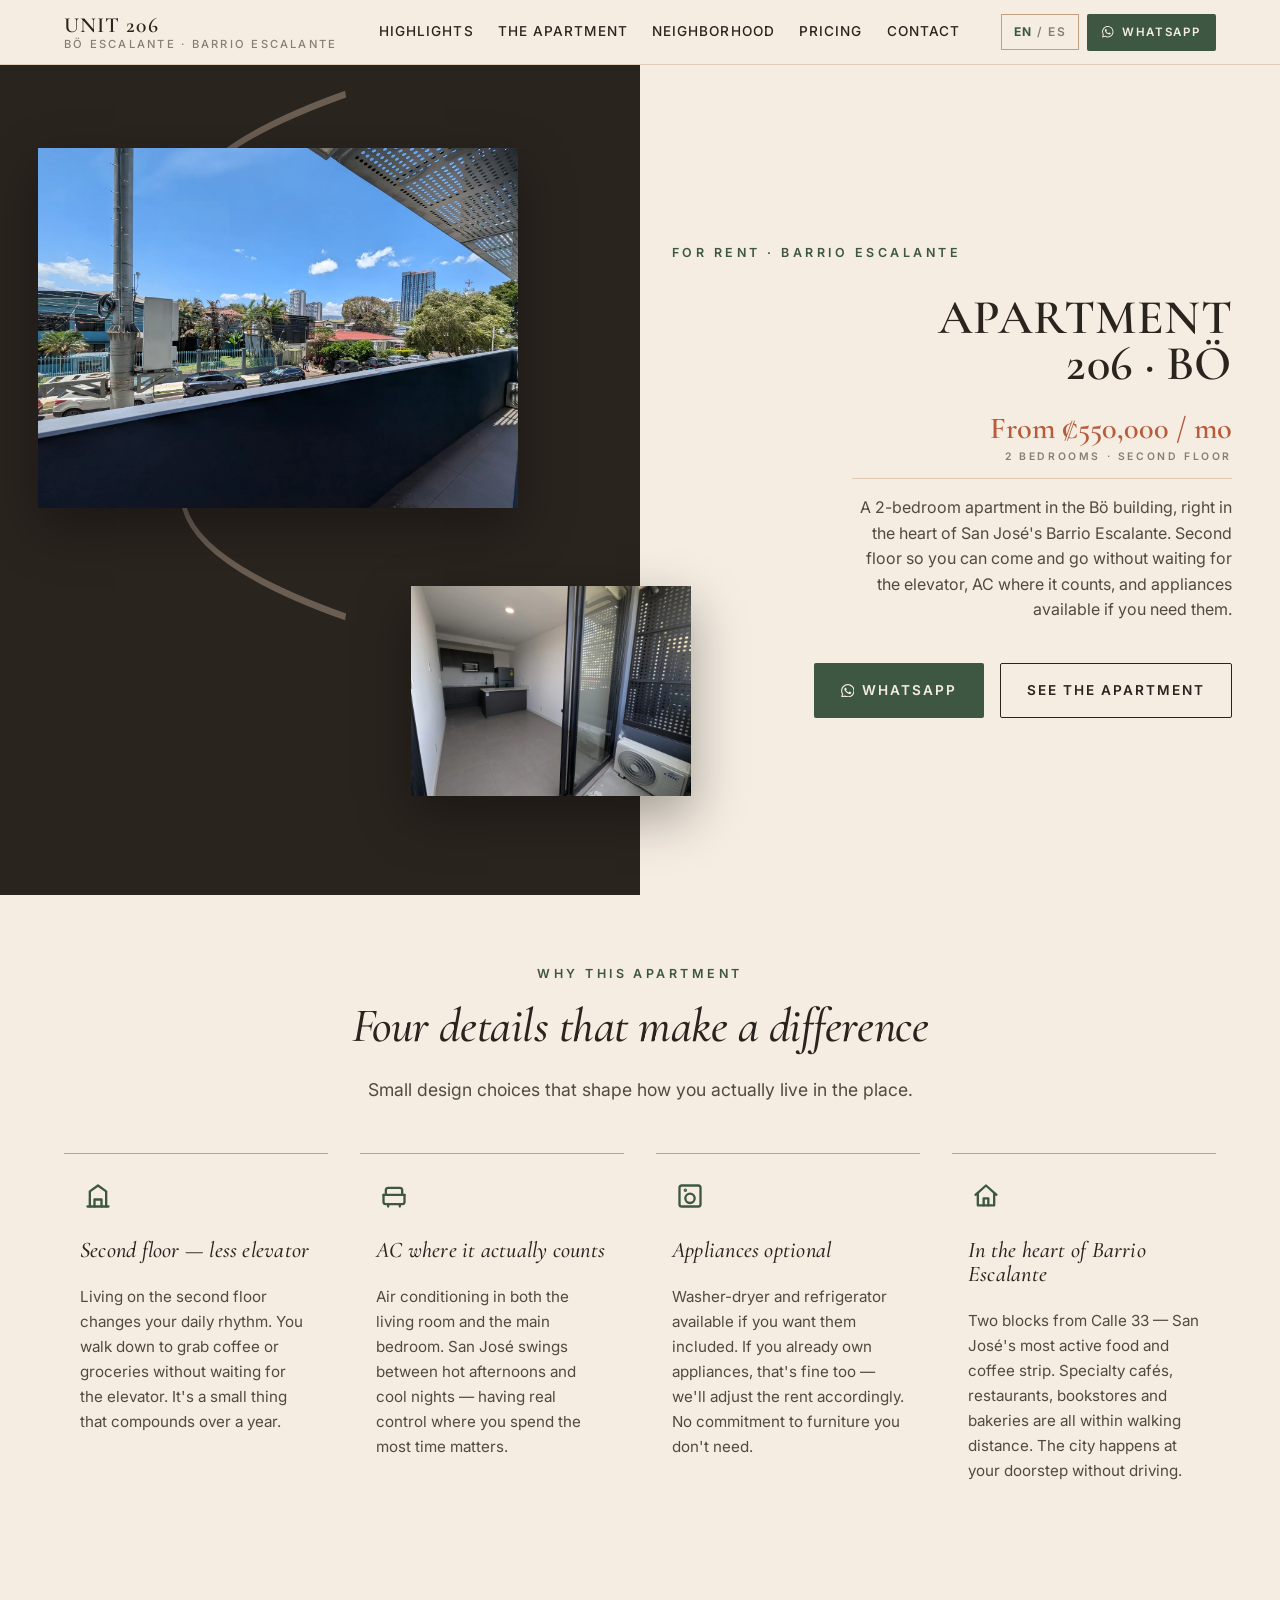
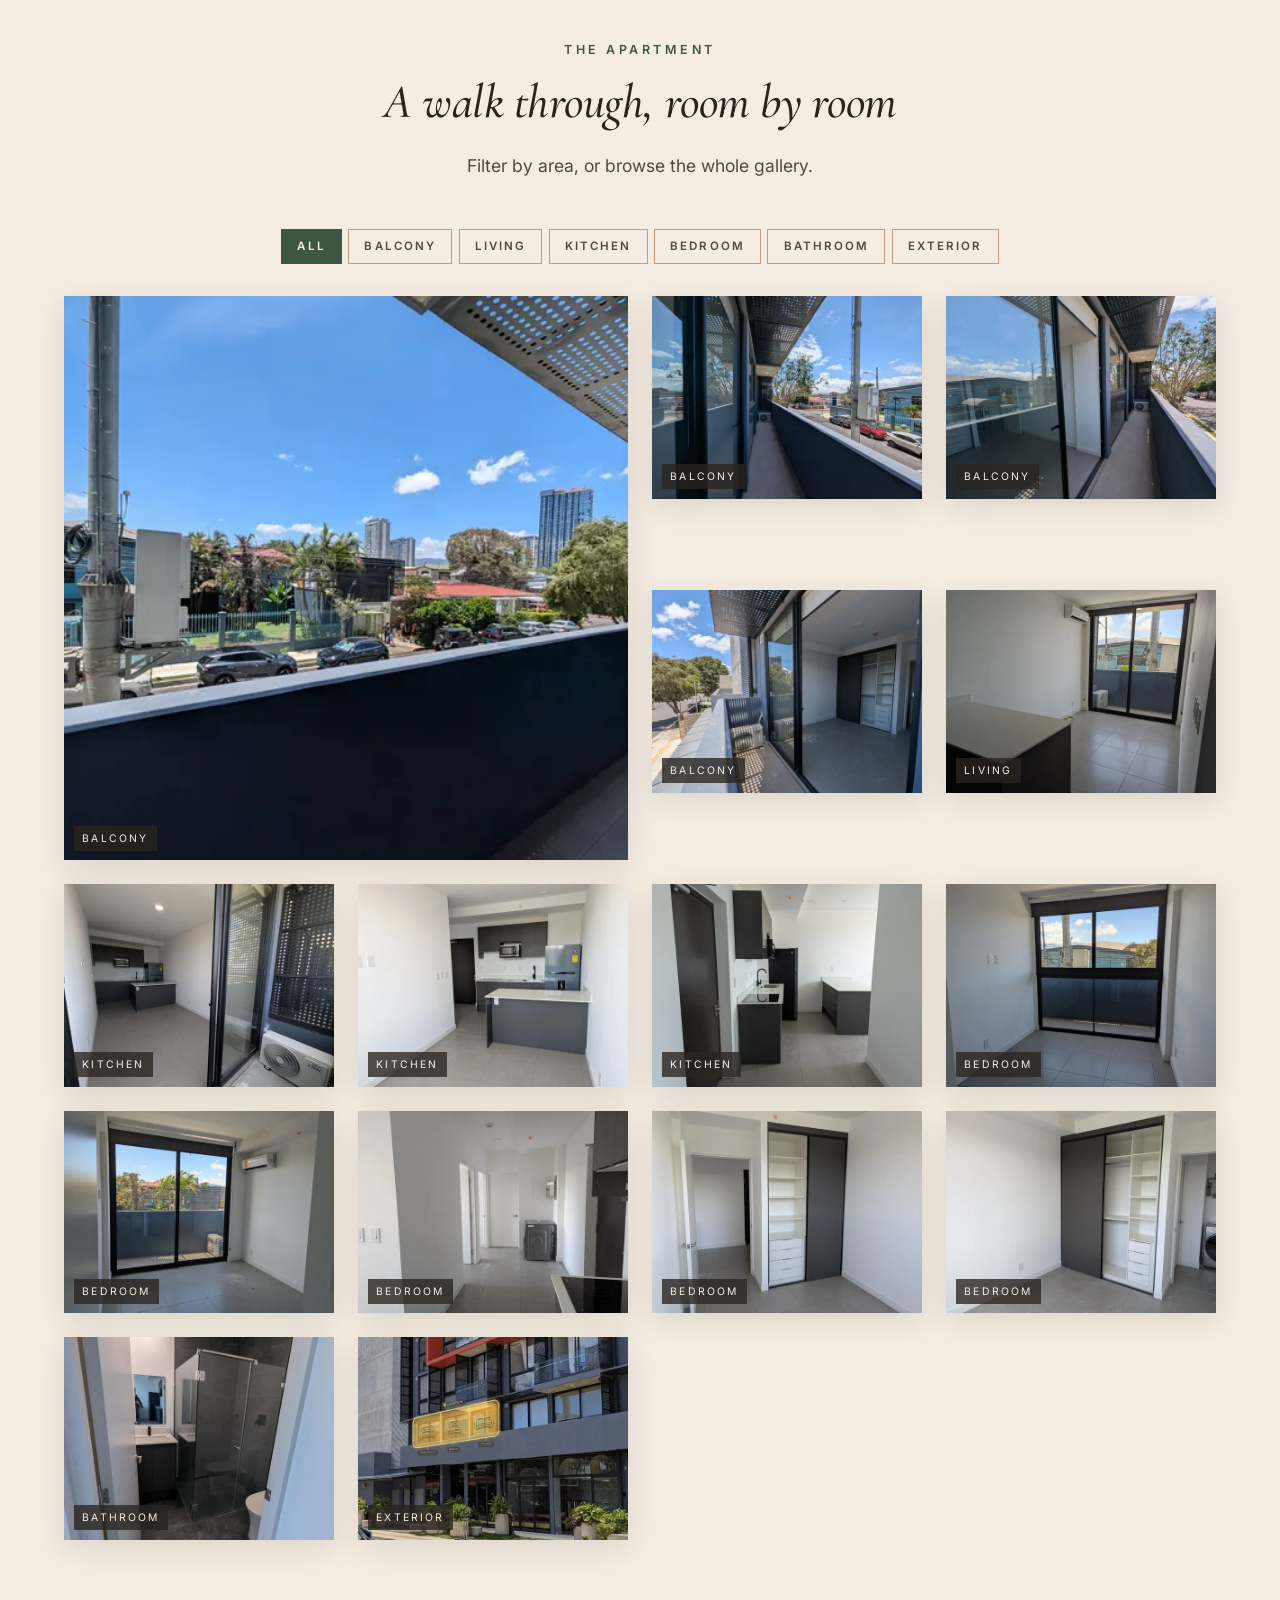
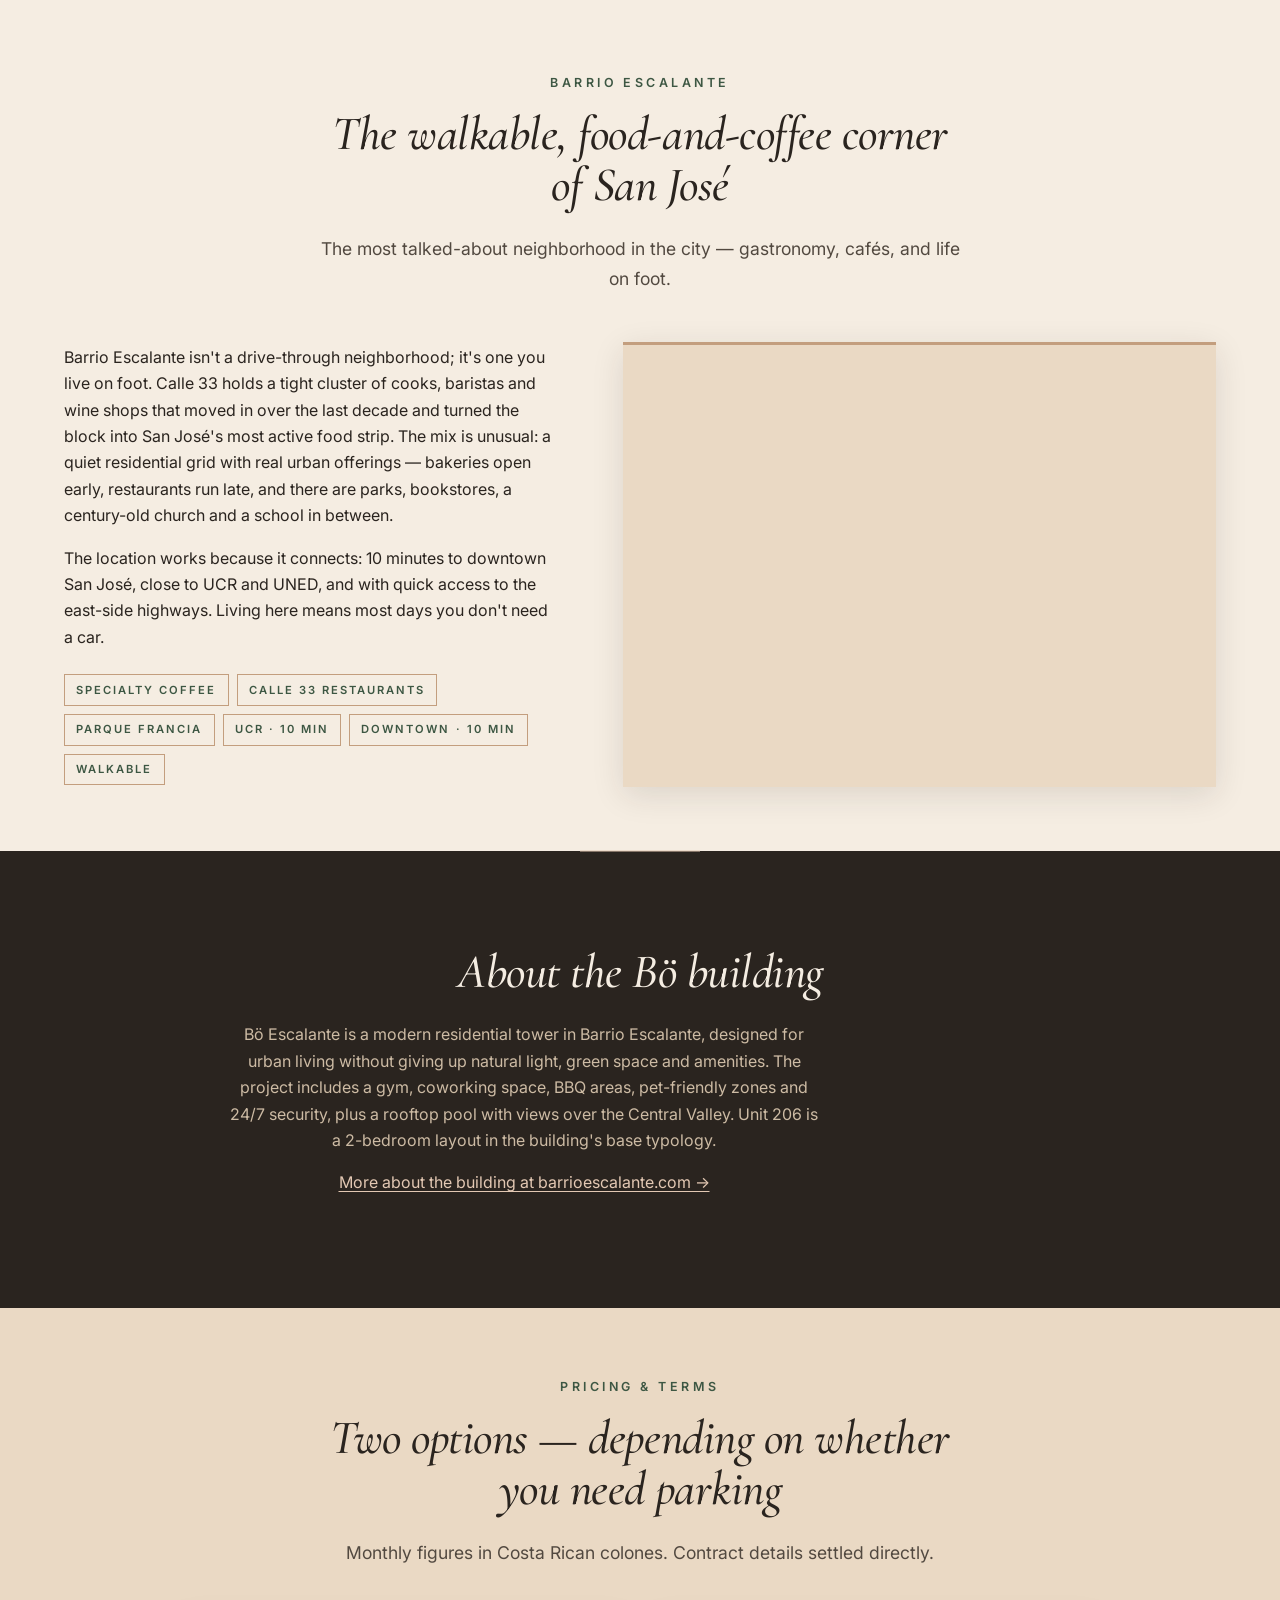
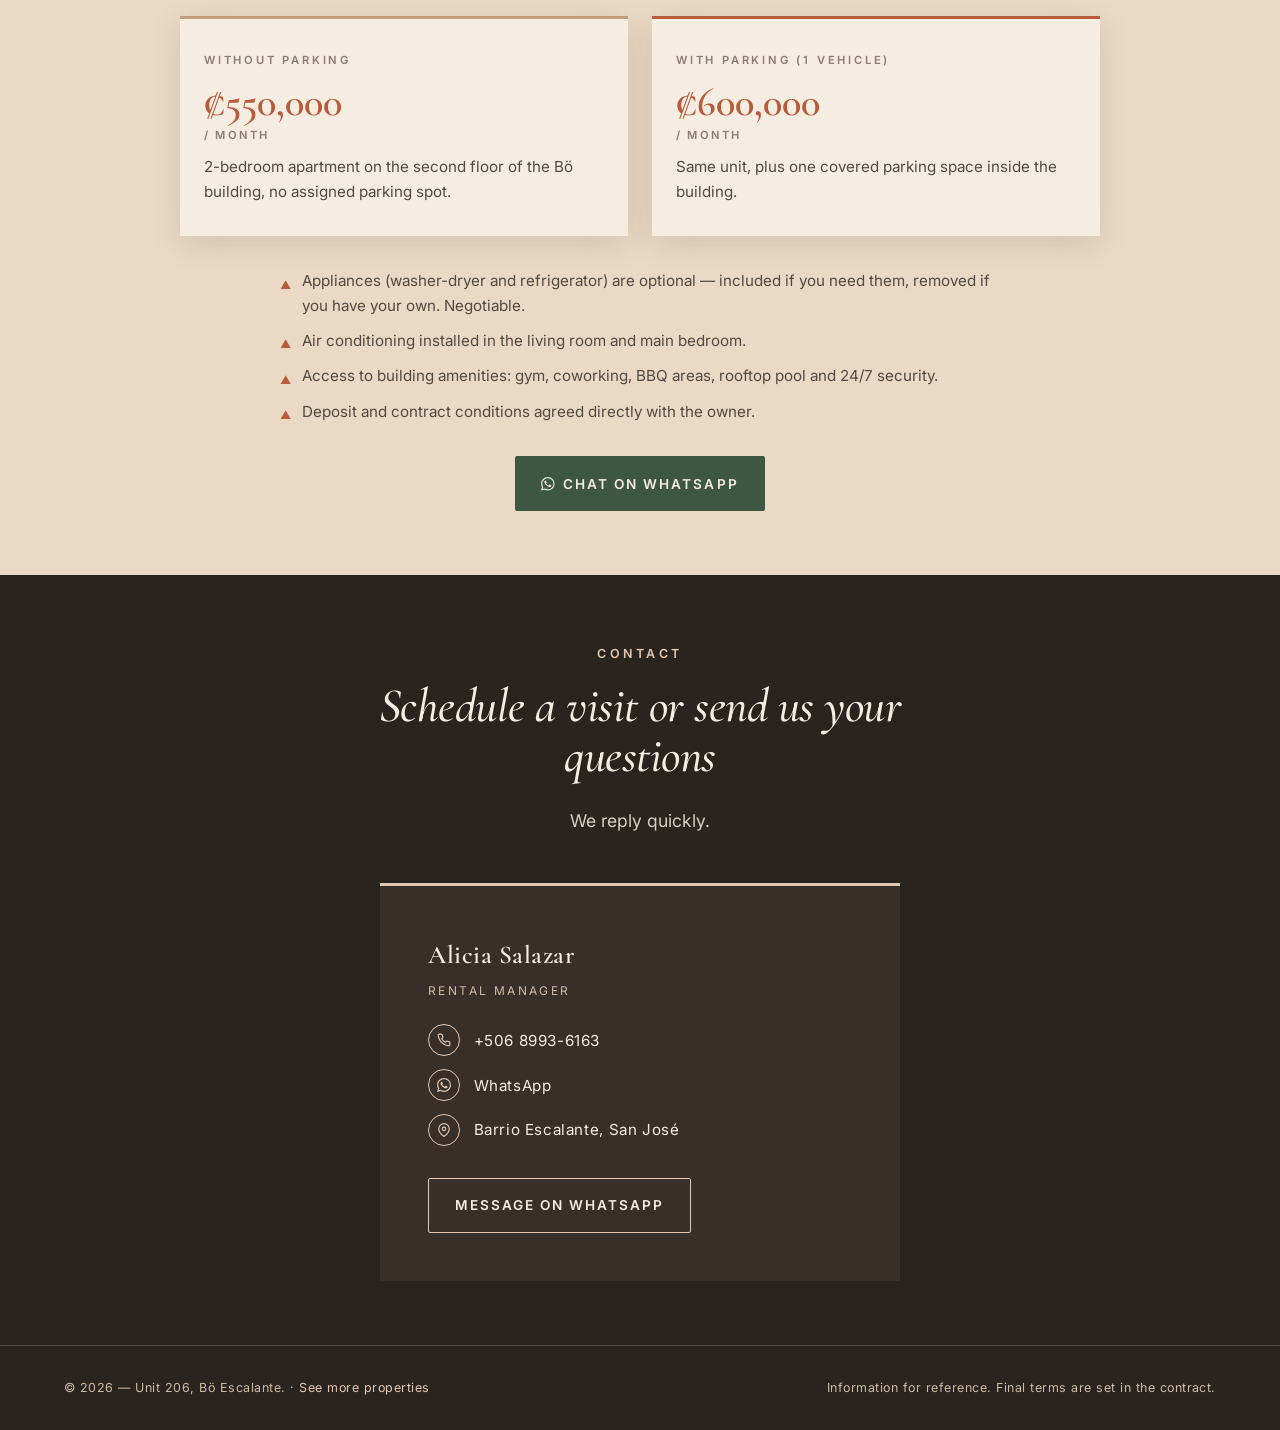
==== docs/index.html @ 603fc5d9 "Initial commit: Apto 206 Bö Escalante landing site (bilingual ES/EN) - docs/index.html (ES) + docs/e" ====
<!doctype html>
<html lang="es">
<head>
  <meta charset="utf-8">
  <meta name="viewport" content="width=device-width, initial-scale=1">
  <title>Apartamento 2 habitaciones en alquiler — Barrio Escalante, Edificio Bö (Apto 206)</title>
  <meta name="description" content="Apartamento 206 de 2 habitaciones en alquiler en el edificio Bö Escalante, Barrio Escalante (San José, Costa Rica). Segundo piso, aire acondicionado y electrodomésticos opcionales. Desde ₡550.000 sin parqueo / ₡600.000 con parqueo.">
  <meta name="theme-color" content="#3d5743">

  <link rel="canonical" href="./">
  <link rel="alternate" hreflang="es" href="./">
  <link rel="alternate" hreflang="en" href="./en/">
  <link rel="alternate" hreflang="x-default" href="./">

  <!-- Open Graph -->
  <meta property="og:type" content="website">
  <meta property="og:locale" content="es_CR">
  <meta property="og:locale:alternate" content="en_US">
  <meta property="og:title" content="Apto 206 — Bö Escalante · 2 habitaciones en alquiler">
  <meta property="og:description" content="Apartamento de 2 habitaciones en el edificio Bö, Barrio Escalante. Segundo piso, AC, electrodomésticos opcionales. Desde ₡550.000.">
  <meta property="og:image" content="images/og-image.jpg">
  <meta property="og:image:width" content="1200">
  <meta property="og:image:height" content="630">
  <meta name="twitter:card" content="summary_large_image">

  <!-- Fonts -->
  <link rel="preconnect" href="https://fonts.googleapis.com">
  <link rel="preconnect" href="https://fonts.gstatic.com" crossorigin>
  <link href="https://fonts.googleapis.com/css2?family=Cormorant+Garamond:ital,wght@0,500;0,600;0,700;1,500;1,600&family=Inter:wght@400;500;600;700&display=swap" rel="stylesheet">

  <link rel="stylesheet" href="css/style.css">

  <!-- Inline auto-redirect to en/ on first visit if browser prefers non-Spanish -->
  <script>
    (function () {
      try {
        var saved = localStorage.getItem('lang');
        if (saved === 'en') { location.replace('en/' + (location.hash || '')); return; }
        if (saved === 'es') return;
        var nav = (navigator.language || navigator.userLanguage || '').toLowerCase();
        if (nav && nav.indexOf('es') !== 0) {
          location.replace('en/' + (location.hash || ''));
        }
      } catch (e) { /* localStorage may be unavailable */ }
    })();
  </script>
</head>
<body>

<a class="skip-link" href="#contenido">Saltar al contenido</a>

<header class="site-header">
  <div class="site-header__inner">
    <a class="brand" href="./" aria-label="Apartamento 206 en Bö Escalante">
      <span class="brand__name">Apto 206</span>
      <span class="brand__sub">Bö Escalante · Barrio Escalante</span>
    </a>
    <nav class="nav" aria-label="Navegación principal">
      <a href="#ventajas">Ventajas</a>
      <a href="#galeria">El Apartamento</a>
      <a href="#barrio">Barrio</a>
      <a href="#precio">Precio</a>
      <a href="#contacto">Contacto</a>
    </nav>
    <div class="header-actions">
      <a class="lang-toggle" href="en/" data-lang-link="en" aria-label="Switch to English">
        <span class="lang-toggle__current">ES</span>
        <span class="lang-toggle__sep">/</span>
        <span class="lang-toggle__other">EN</span>
      </a>
      <a class="btn btn--whatsapp btn--small"
         href="https://wa.me/50689936163?text=Hola%2C%20me%20interesa%20el%20apartamento%20206%20en%20B%C3%B6%20Escalante."
         target="_blank" rel="noopener"
         aria-label="Escribir por WhatsApp">
        <svg class="btn-icon" viewBox="0 0 24 24" fill="currentColor" aria-hidden="true"><path d="M17.472 14.382c-.297-.149-1.758-.867-2.03-.967-.273-.099-.471-.148-.67.15-.197.297-.767.966-.94 1.164-.173.199-.347.223-.644.075-.297-.15-1.255-.463-2.39-1.475-.883-.788-1.48-1.761-1.653-2.059-.173-.297-.018-.458.13-.606.134-.133.298-.347.446-.52.149-.174.198-.298.298-.497.099-.198.05-.371-.025-.52-.075-.149-.669-1.612-.916-2.207-.242-.579-.487-.5-.669-.51l-.57-.01c-.198 0-.52.074-.792.372s-1.04 1.016-1.04 2.479 1.065 2.876 1.213 3.074c.149.198 2.095 3.2 5.077 4.487.709.306 1.262.489 1.694.625.712.227 1.36.195 1.871.118.571-.085 1.758-.719 2.006-1.413.247-.694.247-1.289.173-1.413-.074-.124-.272-.198-.57-.347zM12.05 21.785h-.004a9.87 9.87 0 0 1-5.031-1.378l-.361-.214-3.741.982.998-3.648-.235-.374a9.86 9.86 0 0 1-1.51-5.26c.001-5.45 4.436-9.884 9.889-9.884 2.64 0 5.122 1.03 6.988 2.898a9.825 9.825 0 0 1 2.893 6.99c-.003 5.45-4.437 9.884-9.886 9.884zm8.413-18.297A11.815 11.815 0 0 0 12.05 0C5.495 0 .16 5.335.157 11.892c0 2.096.547 4.142 1.588 5.945L.057 24l6.305-1.654a11.882 11.882 0 0 0 5.683 1.448h.005c6.554 0 11.89-5.335 11.893-11.892a11.821 11.821 0 0 0-3.48-8.413z"/></svg>
        WhatsApp
      </a>
    </div>
  </div>
</header>

<main id="contenido">

  <!-- ============ HERO ============ -->
  <section class="hero" aria-label="Apartamento 206 en Bö Escalante">
    <div class="hero__inner">
      <div class="hero__media">
        <svg class="hero__connector" viewBox="0 0 100 100" preserveAspectRatio="none" aria-hidden="true">
          <path d="M 90,5 Q 5,25 90,50 Q 5,75 90,95"/>
        </svg>
        <div class="collage-photo collage-photo--offset-l">
          <picture>
            <source type="image/webp" srcset="images/gallery/balcony/balcony-wide-shaded-view-1600.webp">
            <img src="images/gallery/balcony/balcony-wide-shaded-view-1600.jpg" alt="Balcón del apartamento 206 con vista al área verde" width="1600" height="1200" fetchpriority="high">
          </picture>
        </div>
        <div class="collage-photo collage-photo--offset-r">
          <picture>
            <source type="image/webp" srcset="images/gallery/kitchen/kitchen-open-plan-view-1600.webp">
            <img src="images/gallery/kitchen/kitchen-open-plan-view-1600.jpg" alt="Cocina abierta integrada al área social" width="1600" height="1200" loading="lazy">
          </picture>
        </div>
        <div class="collage-photo collage-photo--offset-l">
          <picture>
            <source type="image/webp" srcset="images/hero.webp">
            <img src="images/hero.jpg" alt="Vista amplia desde el balcón" width="1920" height="1445" loading="lazy">
          </picture>
        </div>
      </div>
      <div class="hero__copy">
        <p class="eyebrow">Alquiler · Barrio Escalante</p>
        <h1>
          <span class="first-line">Apartamento</span>
          <span>206 · Bö</span>
        </h1>
        <span class="hero__price">Desde ₡550.000 / mes<small>2 habitaciones · Segundo piso</small></span>
        <p class="hero__lede">Apartamento de 2 habitaciones en el edificio Bö, sobre la calle principal de Barrio Escalante. Segundo piso para entrar y salir sin depender del ascensor, aire acondicionado y electrodomésticos opcionales.</p>
        <div class="hero__cta">
          <a class="btn btn--whatsapp"
             href="https://wa.me/50689936163?text=Hola%2C%20me%20interesa%20el%20apartamento%20206%20en%20B%C3%B6%20Escalante."
             target="_blank" rel="noopener">
            <svg class="btn-icon" viewBox="0 0 24 24" fill="currentColor" aria-hidden="true"><path d="M17.472 14.382c-.297-.149-1.758-.867-2.03-.967-.273-.099-.471-.148-.67.15-.197.297-.767.966-.94 1.164-.173.199-.347.223-.644.075-.297-.15-1.255-.463-2.39-1.475-.883-.788-1.48-1.761-1.653-2.059-.173-.297-.018-.458.13-.606.134-.133.298-.347.446-.52.149-.174.198-.298.298-.497.099-.198.05-.371-.025-.52-.075-.149-.669-1.612-.916-2.207-.242-.579-.487-.5-.669-.51l-.57-.01c-.198 0-.52.074-.792.372s-1.04 1.016-1.04 2.479 1.065 2.876 1.213 3.074c.149.198 2.095 3.2 5.077 4.487.709.306 1.262.489 1.694.625.712.227 1.36.195 1.871.118.571-.085 1.758-.719 2.006-1.413.247-.694.247-1.289.173-1.413-.074-.124-.272-.198-.57-.347zM12.05 21.785h-.004a9.87 9.87 0 0 1-5.031-1.378l-.361-.214-3.741.982.998-3.648-.235-.374a9.86 9.86 0 0 1-1.51-5.26c.001-5.45 4.436-9.884 9.889-9.884 2.64 0 5.122 1.03 6.988 2.898a9.825 9.825 0 0 1 2.893 6.99c-.003 5.45-4.437 9.884-9.886 9.884zm8.413-18.297A11.815 11.815 0 0 0 12.05 0C5.495 0 .16 5.335.157 11.892c0 2.096.547 4.142 1.588 5.945L.057 24l6.305-1.654a11.882 11.882 0 0 0 5.683 1.448h.005c6.554 0 11.89-5.335 11.893-11.892a11.821 11.821 0 0 0-3.48-8.413z"/></svg>
            WhatsApp
          </a>
          <a class="btn btn--ghost" href="#galeria">Ver el apartamento</a>
        </div>
      </div>
    </div>
  </section>

  <!-- ============ HIGHLIGHTS ============ -->
  <section class="highlights" id="ventajas">
    <div class="container">
      <header class="section-head">
        <p class="eyebrow">Por qué este apartamento</p>
        <h2>Cuatro detalles que lo hacen distinto</h2>
        <p class="lead">Decisiones pequeñas que cambian cómo se vive el día a día.</p>
      </header>
      <div class="cards">

        <article class="card">
          <span class="card__icon" aria-hidden="true">
            <svg viewBox="0 0 24 24" fill="none" stroke="currentColor" stroke-width="2" stroke-linecap="round" stroke-linejoin="round"><path d="M3 21h18"/><path d="M5 21V8l7-5 7 5v13"/><path d="M9 21v-6h6v6"/></svg>
          </span>
          <h3>Segundo piso, menos ascensor</h3>
          <p>Estar en el piso 2 cambia el ritmo del día. Bajás caminando al supermercado o al café y no dependés del ascensor para entrar y salir — un detalle que se siente al vivirlo a diario.</p>
        </article>

        <article class="card">
          <span class="card__icon" aria-hidden="true">
            <svg viewBox="0 0 24 24" fill="none" stroke="currentColor" stroke-width="2" stroke-linecap="round" stroke-linejoin="round"><path d="M3 11h18"/><path d="M5 11V7a2 2 0 0 1 2-2h10a2 2 0 0 1 2 2v4"/><path d="M3 11v6a2 2 0 0 0 2 2h14a2 2 0 0 0 2-2v-6"/><path d="M7 19v2"/><path d="M17 19v2"/></svg>
          </span>
          <h3>Aire acondicionado donde más cuenta</h3>
          <p>AC en la sala y en el cuarto principal. San José tiene tardes calientes y noches frescas — tener control sobre la temperatura en los dos espacios donde más tiempo se pasa marca la diferencia.</p>
        </article>

        <article class="card">
          <span class="card__icon" aria-hidden="true">
            <svg viewBox="0 0 24 24" fill="none" stroke="currentColor" stroke-width="2" stroke-linecap="round" stroke-linejoin="round"><rect x="3" y="3" width="18" height="18" rx="2"/><circle cx="12" cy="14" r="4"/><circle cx="8" cy="7" r="0.5" fill="currentColor"/></svg>
          </span>
          <h3>Electrodomésticos opcionales</h3>
          <p>Lavadora-secadora y refrigeradora disponibles si las querés. Si ya tenés las tuyas, también está bien — lo conversamos y ajustamos el alquiler. Sin compromiso de quedarte con muebles que no necesitás.</p>
        </article>

        <article class="card">
          <span class="card__icon" aria-hidden="true">
            <svg viewBox="0 0 24 24" fill="none" stroke="currentColor" stroke-width="2" stroke-linecap="round" stroke-linejoin="round"><path d="M3 11l9-8 9 8"/><path d="M5 10v10h14V10"/><path d="M10 20v-6h4v6"/></svg>
          </span>
          <h3>En el corazón de Barrio Escalante</h3>
          <p>Caminás dos cuadras y estás en Calle 33 — la zona gastronómica más vibrante de San José. Cafés de especialidad, restaurantes, librerías y panaderías a pie. La ciudad pasa frente a tu puerta sin que tengas que sacar el carro.</p>
        </article>

      </div>
    </div>
  </section>

  <!-- ============ GALLERY ============ -->
  <section class="gallery-section" id="galeria">
    <div class="container">
      <header class="section-head">
        <p class="eyebrow">El apartamento</p>
        <h2>Una vuelta por cada ambiente</h2>
        <p class="lead">Filtrá por habitación o explorá la galería completa.</p>
      </header>

      <div class="gallery-tabs" id="js-gallery-tabs" role="group" aria-label="Filtrar galería por ambiente">
        <button class="gallery-tab" type="button" data-room="all" aria-pressed="true">Todo</button>
        <button class="gallery-tab" type="button" data-room="balcony" aria-pressed="false">Balcón</button>
        <button class="gallery-tab" type="button" data-room="living-area" aria-pressed="false">Sala</button>
        <button class="gallery-tab" type="button" data-room="kitchen" aria-pressed="false">Cocina</button>
        <button class="gallery-tab" type="button" data-room="bedroom" aria-pressed="false">Habitación</button>
        <button class="gallery-tab" type="button" data-room="bathroom" aria-pressed="false">Baño</button>
        <button class="gallery-tab" type="button" data-room="exterior" aria-pressed="false">Exterior</button>
      </div>

      <div class="gallery" id="js-gallery">

        <!-- Balcony -->
        <button class="gallery__item" type="button" data-room="balcony"
                data-img="images/gallery/balcony/balcony-wide-shaded-view-1600"
                data-alt="Balcón amplio del apartamento 206 con vista a la zona verde.">
          <picture>
            <source type="image/webp" srcset="images/gallery/balcony/balcony-wide-shaded-view-600.webp">
            <img src="images/gallery/balcony/balcony-wide-shaded-view-600.jpg" alt="Balcón amplio con vista a la zona verde." width="600" height="450" loading="lazy">
          </picture>
          <span class="gallery__label">Balcón</span>
        </button>

        <button class="gallery__item" type="button" data-room="balcony"
                data-img="images/gallery/balcony/balcony-length-perspective-1600"
                data-alt="Perspectiva del balcón a lo largo del apartamento.">
          <picture>
            <source type="image/webp" srcset="images/gallery/balcony/balcony-length-perspective-600.webp">
            <img src="images/gallery/balcony/balcony-length-perspective-600.jpg" alt="Perspectiva del balcón a lo largo del apartamento." width="600" height="450" loading="lazy">
          </picture>
          <span class="gallery__label">Balcón</span>
        </button>

        <button class="gallery__item" type="button" data-room="balcony"
                data-img="images/gallery/balcony/balcony-corner-section-1600"
                data-alt="Esquina del balcón con espacio para sentarse.">
          <picture>
            <source type="image/webp" srcset="images/gallery/balcony/balcony-corner-section-600.webp">
            <img src="images/gallery/balcony/balcony-corner-section-600.jpg" alt="Esquina del balcón con espacio para sentarse." width="600" height="450" loading="lazy">
          </picture>
          <span class="gallery__label">Balcón</span>
        </button>

        <button class="gallery__item" type="button" data-room="balcony"
                data-img="images/gallery/balcony/balcony-railing-detail-1600"
                data-alt="Detalle de la baranda del balcón.">
          <picture>
            <source type="image/webp" srcset="images/gallery/balcony/balcony-railing-detail-600.webp">
            <img src="images/gallery/balcony/balcony-railing-detail-600.jpg" alt="Detalle de la baranda del balcón." width="600" height="450" loading="lazy">
          </picture>
          <span class="gallery__label">Balcón</span>
        </button>

        <!-- Living area -->
        <button class="gallery__item" type="button" data-room="living-area"
                data-img="images/gallery/living-area/living-area-corner-view-1600"
                data-alt="Sala con esquina amplia y entrada de luz natural.">
          <picture>
            <source type="image/webp" srcset="images/gallery/living-area/living-area-corner-view-600.webp">
            <img src="images/gallery/living-area/living-area-corner-view-600.jpg" alt="Sala con esquina amplia y entrada de luz natural." width="600" height="450" loading="lazy">
          </picture>
          <span class="gallery__label">Sala</span>
        </button>

        <!-- Kitchen -->
        <button class="gallery__item" type="button" data-room="kitchen"
                data-img="images/gallery/kitchen/kitchen-open-plan-view-1600"
                data-alt="Cocina abierta integrada al área social.">
          <picture>
            <source type="image/webp" srcset="images/gallery/kitchen/kitchen-open-plan-view-600.webp">
            <img src="images/gallery/kitchen/kitchen-open-plan-view-600.jpg" alt="Cocina abierta integrada al área social." width="600" height="450" loading="lazy">
          </picture>
          <span class="gallery__label">Cocina</span>
        </button>

        <button class="gallery__item" type="button" data-room="kitchen"
                data-img="images/gallery/kitchen/kitchen-detail-view-1600"
                data-alt="Detalle de la cocina con espacio de almacenamiento.">
          <picture>
            <source type="image/webp" srcset="images/gallery/kitchen/kitchen-detail-view-600.webp">
            <img src="images/gallery/kitchen/kitchen-detail-view-600.jpg" alt="Detalle de la cocina." width="600" height="450" loading="lazy">
          </picture>
          <span class="gallery__label">Cocina</span>
        </button>

        <button class="gallery__item" type="button" data-room="kitchen"
                data-img="images/gallery/kitchen/kitchen-sink-faucet-1600"
                data-alt="Lavaplatos y grifería de la cocina.">
          <picture>
            <source type="image/webp" srcset="images/gallery/kitchen/kitchen-sink-faucet-600.webp">
            <img src="images/gallery/kitchen/kitchen-sink-faucet-600.jpg" alt="Lavaplatos y grifería de la cocina." width="600" height="450" loading="lazy">
          </picture>
          <span class="gallery__label">Cocina</span>
        </button>

        <!-- Bedrooms -->
        <button class="gallery__item" type="button" data-room="bedroom"
                data-img="images/gallery/bedroom/bedroom-window-with-ac-1600"
                data-alt="Habitación principal con ventana y unidad de aire acondicionado.">
          <picture>
            <source type="image/webp" srcset="images/gallery/bedroom/bedroom-window-with-ac-600.webp">
            <img src="images/gallery/bedroom/bedroom-window-with-ac-600.jpg" alt="Habitación principal con ventana y aire acondicionado." width="600" height="450" loading="lazy">
          </picture>
          <span class="gallery__label">Habitación</span>
        </button>

        <button class="gallery__item" type="button" data-room="bedroom"
                data-img="images/gallery/bedroom/bedroom-balcony-door-1600"
                data-alt="Habitación con acceso directo al balcón.">
          <picture>
            <source type="image/webp" srcset="images/gallery/bedroom/bedroom-balcony-door-600.webp">
            <img src="images/gallery/bedroom/bedroom-balcony-door-600.jpg" alt="Habitación con acceso directo al balcón." width="600" height="450" loading="lazy">
          </picture>
          <span class="gallery__label">Habitación</span>
        </button>

        <button class="gallery__item" type="button" data-room="bedroom"
                data-img="images/gallery/bedroom/bedroom-entry-to-balcony-1600"
                data-alt="Entrada al balcón desde la habitación.">
          <picture>
            <source type="image/webp" srcset="images/gallery/bedroom/bedroom-entry-to-balcony-600.webp">
            <img src="images/gallery/bedroom/bedroom-entry-to-balcony-600.jpg" alt="Entrada al balcón desde la habitación." width="600" height="450" loading="lazy">
          </picture>
          <span class="gallery__label">Habitación</span>
        </button>

        <button class="gallery__item" type="button" data-room="bedroom"
                data-img="images/gallery/bedroom/bedroom-closet-storage-1600"
                data-alt="Clóset con espacio de almacenamiento.">
          <picture>
            <source type="image/webp" srcset="images/gallery/bedroom/bedroom-closet-storage-600.webp">
            <img src="images/gallery/bedroom/bedroom-closet-storage-600.jpg" alt="Clóset con espacio de almacenamiento." width="600" height="450" loading="lazy">
          </picture>
          <span class="gallery__label">Habitación</span>
        </button>

        <button class="gallery__item" type="button" data-room="bedroom"
                data-img="images/gallery/bedroom/bedroom-closet-shelving-1600"
                data-alt="Detalle del clóset con repisas internas.">
          <picture>
            <source type="image/webp" srcset="images/gallery/bedroom/bedroom-closet-shelving-600.webp">
            <img src="images/gallery/bedroom/bedroom-closet-shelving-600.jpg" alt="Detalle del clóset con repisas internas." width="600" height="450" loading="lazy">
          </picture>
          <span class="gallery__label">Habitación</span>
        </button>

        <!-- Bathroom -->
        <button class="gallery__item" type="button" data-room="bathroom"
                data-img="images/gallery/bathroom/bathroom-door-1600"
                data-alt="Acceso al baño del apartamento.">
          <picture>
            <source type="image/webp" srcset="images/gallery/bathroom/bathroom-door-600.webp">
            <img src="images/gallery/bathroom/bathroom-door-600.jpg" alt="Acceso al baño del apartamento." width="600" height="450" loading="lazy">
          </picture>
          <span class="gallery__label">Baño</span>
        </button>

        <!-- Exterior -->
        <button class="gallery__item" type="button" data-room="exterior"
                data-img="images/gallery/exterior/exterior-area-view-1600"
                data-alt="Vista del área exterior y zonas comunes del edificio.">
          <picture>
            <source type="image/webp" srcset="images/gallery/exterior/exterior-area-view-600.webp">
            <img src="images/gallery/exterior/exterior-area-view-600.jpg" alt="Vista del área exterior y zonas comunes del edificio." width="600" height="450" loading="lazy">
          </picture>
          <span class="gallery__label">Exterior</span>
        </button>

      </div>
    </div>
  </section>

  <!-- ============ NEIGHBORHOOD ============ -->
  <section class="location" id="barrio">
    <div class="container">
      <header class="section-head">
        <p class="eyebrow">Barrio Escalante</p>
        <h2>San José caminable, con sabor a barrio</h2>
        <p class="lead">El barrio más comentado de la ciudad — gastronomía, cafés y paseo a pie.</p>
      </header>

      <div class="location-grid">
        <div>
          <p>Barrio Escalante no es una zona para pasar en carro; es para vivirla a pie. Calle 33 concentra cocineros, baristas y vinaterías que llegaron al barrio en la última década y le cambiaron la cara. Es la mezcla rara entre vecindario tranquilo y oferta urbana real: panaderías abren temprano, restaurantes terminan tarde, y entre medio hay parques, librerías, una iglesia centenaria y un colegio.</p>
          <p>La ubicación funciona porque conecta: 10 minutos al centro de San José, cerca de la UCR y la UNED, y con acceso directo a las rutas que salen al este de la ciudad. Tener el edificio aquí significa poder vivir sin auto la mayoría de los días.</p>
          <ul class="neighborhood-tags" aria-label="Lo que está cerca">
            <li>Cafés de especialidad</li>
            <li>Restaurantes Calle 33</li>
            <li>Parque Francia</li>
            <li>UCR · 10 min</li>
            <li>Centro · 10 min</li>
            <li>Caminable</li>
          </ul>
        </div>
        <div class="map-frame">
          <iframe
            src="https://www.google.com/maps?q=Barrio+Escalante+San+Jose+Costa+Rica&output=embed"
            loading="lazy" referrerpolicy="no-referrer-when-downgrade"
            title="Mapa de Barrio Escalante, San José"></iframe>
        </div>
      </div>
    </div>
  </section>

  <!-- ============ ABOUT THE BUILDING ============ -->
  <section class="about">
    <div class="container container-narrow">
      <h2>Sobre el edificio Bö</h2>
      <p>Bö Escalante es una torre residencial moderna en Barrio Escalante, diseñada para vivir en la ciudad sin renunciar a luz, áreas verdes y amenidades. El proyecto incluye gimnasio, espacio de coworking, áreas BBQ, zonas pet-friendly y seguridad 24/7, además de una piscina en azotea con vista al Valle Central. El apartamento 206 es una unidad de 2 habitaciones de la tipología base del edificio.</p>
      <p><a href="https://barrioescalante.com" target="_blank" rel="noopener">Más sobre el edificio en barrioescalante.com →</a></p>
    </div>
  </section>

  <!-- ============ PRICING ============ -->
  <section class="pricing" id="precio">
    <div class="container">
      <header class="section-head">
        <p class="eyebrow">Precio y condiciones</p>
        <h2>Dos opciones, según necesités parqueo</h2>
        <p class="lead">Valores mensuales en colones costarricenses. Conversamos los detalles del contrato.</p>
      </header>

      <div class="pricing-grid">
        <article class="price-card">
          <p class="price-card__label">Sin parqueo</p>
          <p class="price-card__amount">₡550.000<small>/ mes</small></p>
          <p class="price-card__desc">Apartamento de 2 habitaciones en el piso 2 del edificio Bö, sin espacio asignado de parqueo.</p>
        </article>

        <article class="price-card price-card--featured">
          <p class="price-card__label">Con parqueo (1 vehículo)</p>
          <p class="price-card__amount">₡600.000<small>/ mes</small></p>
          <p class="price-card__desc">Misma unidad, con un espacio de parqueo techado para un vehículo dentro del edificio.</p>
        </article>
      </div>

      <ul class="pricing-notes">
        <li>Electrodomésticos (lavadora-secadora y refrigeradora) opcionales — se pueden incluir si los necesitás, o se retiran si tenés los tuyos. Conversable.</li>
        <li>Aire acondicionado instalado en sala y habitación principal.</li>
        <li>Acceso a las amenidades del edificio: gimnasio, coworking, áreas BBQ, piscina en azotea y seguridad 24/7.</li>
        <li>Depósito y condiciones de contrato se acuerdan directamente con el propietario.</li>
      </ul>

      <div class="text-center mt-4">
        <a class="btn btn--whatsapp"
           href="https://wa.me/50689936163?text=Hola%2C%20me%20interesa%20el%20apartamento%20206%20en%20B%C3%B6%20Escalante."
           target="_blank" rel="noopener">
          <svg class="btn-icon" viewBox="0 0 24 24" fill="currentColor" aria-hidden="true"><path d="M17.472 14.382c-.297-.149-1.758-.867-2.03-.967-.273-.099-.471-.148-.67.15-.197.297-.767.966-.94 1.164-.173.199-.347.223-.644.075-.297-.15-1.255-.463-2.39-1.475-.883-.788-1.48-1.761-1.653-2.059-.173-.297-.018-.458.13-.606.134-.133.298-.347.446-.52.149-.174.198-.298.298-.497.099-.198.05-.371-.025-.52-.075-.149-.669-1.612-.916-2.207-.242-.579-.487-.5-.669-.51l-.57-.01c-.198 0-.52.074-.792.372s-1.04 1.016-1.04 2.479 1.065 2.876 1.213 3.074c.149.198 2.095 3.2 5.077 4.487.709.306 1.262.489 1.694.625.712.227 1.36.195 1.871.118.571-.085 1.758-.719 2.006-1.413.247-.694.247-1.289.173-1.413-.074-.124-.272-.198-.57-.347zM12.05 21.785h-.004a9.87 9.87 0 0 1-5.031-1.378l-.361-.214-3.741.982.998-3.648-.235-.374a9.86 9.86 0 0 1-1.51-5.26c.001-5.45 4.436-9.884 9.889-9.884 2.64 0 5.122 1.03 6.988 2.898a9.825 9.825 0 0 1 2.893 6.99c-.003 5.45-4.437 9.884-9.886 9.884zm8.413-18.297A11.815 11.815 0 0 0 12.05 0C5.495 0 .16 5.335.157 11.892c0 2.096.547 4.142 1.588 5.945L.057 24l6.305-1.654a11.882 11.882 0 0 0 5.683 1.448h.005c6.554 0 11.89-5.335 11.893-11.892a11.821 11.821 0 0 0-3.48-8.413z"/></svg>
          Conversemos por WhatsApp
        </a>
      </div>
    </div>
  </section>

  <!-- ============ CONTACT ============ -->
  <section class="contact" id="contacto">
    <div class="container container-narrow">
      <header class="section-head">
        <p class="eyebrow" style="color: var(--c-sand);">Contacto</p>
        <h2>Coordiná una visita o mandanos tus dudas</h2>
        <p class="lead" style="color: rgba(245, 237, 226, 0.85);">Respondemos rápido.</p>
      </header>

      <div class="contact-card">
        <div class="contact-card__person">
          <span class="contact-card__name">Alicia Salazar</span>
          <span class="contact-card__role">Encargada del alquiler</span>
        </div>
        <div class="contact-card__rows">
          <a class="contact-row" href="tel:+50689936163">
            <span class="contact-row__icon" aria-hidden="true">
              <svg viewBox="0 0 24 24" fill="none" stroke="currentColor" stroke-width="2" stroke-linecap="round" stroke-linejoin="round"><path d="M22 16.92v3a2 2 0 0 1-2.18 2 19.79 19.79 0 0 1-8.63-3.07 19.5 19.5 0 0 1-6-6 19.79 19.79 0 0 1-3.07-8.67A2 2 0 0 1 4.11 2h3a2 2 0 0 1 2 1.72 12.84 12.84 0 0 0 .7 2.81 2 2 0 0 1-.45 2.11L8.09 9.91a16 16 0 0 0 6 6l1.27-1.27a2 2 0 0 1 2.11-.45 12.84 12.84 0 0 0 2.81.7A2 2 0 0 1 22 16.92z"/></svg>
            </span>
            +506 8993-6163
          </a>
          <a class="contact-row" href="https://wa.me/50689936163?text=Hola%2C%20me%20interesa%20el%20apartamento%20206%20en%20B%C3%B6%20Escalante." target="_blank" rel="noopener">
            <span class="contact-row__icon" aria-hidden="true">
              <svg viewBox="0 0 24 24" fill="currentColor"><path d="M17.472 14.382c-.297-.149-1.758-.867-2.03-.967-.273-.099-.471-.148-.67.15-.197.297-.767.966-.94 1.164-.173.199-.347.223-.644.075-.297-.15-1.255-.463-2.39-1.475-.883-.788-1.48-1.761-1.653-2.059-.173-.297-.018-.458.13-.606.134-.133.298-.347.446-.52.149-.174.198-.298.298-.497.099-.198.05-.371-.025-.52-.075-.149-.669-1.612-.916-2.207-.242-.579-.487-.5-.669-.51l-.57-.01c-.198 0-.52.074-.792.372s-1.04 1.016-1.04 2.479 1.065 2.876 1.213 3.074c.149.198 2.095 3.2 5.077 4.487.709.306 1.262.489 1.694.625.712.227 1.36.195 1.871.118.571-.085 1.758-.719 2.006-1.413.247-.694.247-1.289.173-1.413-.074-.124-.272-.198-.57-.347zM12.05 21.785h-.004a9.87 9.87 0 0 1-5.031-1.378l-.361-.214-3.741.982.998-3.648-.235-.374a9.86 9.86 0 0 1-1.51-5.26c.001-5.45 4.436-9.884 9.889-9.884 2.64 0 5.122 1.03 6.988 2.898a9.825 9.825 0 0 1 2.893 6.99c-.003 5.45-4.437 9.884-9.886 9.884zm8.413-18.297A11.815 11.815 0 0 0 12.05 0C5.495 0 .16 5.335.157 11.892c0 2.096.547 4.142 1.588 5.945L.057 24l6.305-1.654a11.882 11.882 0 0 0 5.683 1.448h.005c6.554 0 11.89-5.335 11.893-11.892a11.821 11.821 0 0 0-3.48-8.413z"/></svg>
            </span>
            WhatsApp
          </a>
          <a class="contact-row" href="https://www.google.com/maps/search/?api=1&query=Barrio+Escalante+San+Jose+Costa+Rica" target="_blank" rel="noopener">
            <span class="contact-row__icon" aria-hidden="true">
              <svg viewBox="0 0 24 24" fill="none" stroke="currentColor" stroke-width="2" stroke-linecap="round" stroke-linejoin="round"><path d="M21 10c0 7-9 13-9 13s-9-6-9-13a9 9 0 0 1 18 0z"/><circle cx="12" cy="10" r="3"/></svg>
            </span>
            Barrio Escalante, San José
          </a>
        </div>
        <div class="contact-card__buttons">
          <a class="btn btn--ghost-light"
             href="https://wa.me/50689936163?text=Hola%2C%20me%20interesa%20el%20apartamento%20206%20en%20B%C3%B6%20Escalante."
             target="_blank" rel="noopener">
            Escribir por WhatsApp
          </a>
        </div>
      </div>
    </div>
  </section>

</main>

<!-- ============ LIGHTBOX ============ -->
<div class="lightbox" id="js-lightbox" role="dialog" aria-modal="true" aria-label="Visor de imágenes" hidden>
  <button class="lightbox__btn lightbox__close" type="button" id="js-lightbox-close" aria-label="Cerrar">
    <svg viewBox="0 0 24 24" fill="none" stroke="currentColor" stroke-width="2" stroke-linecap="round" stroke-linejoin="round" aria-hidden="true"><line x1="18" y1="6" x2="6" y2="18"/><line x1="6" y1="6" x2="18" y2="18"/></svg>
  </button>
  <button class="lightbox__btn lightbox__prev" type="button" id="js-lightbox-prev" aria-label="Imagen anterior">
    <svg viewBox="0 0 24 24" fill="none" stroke="currentColor" stroke-width="2" stroke-linecap="round" stroke-linejoin="round" aria-hidden="true"><polyline points="15 18 9 12 15 6"/></svg>
  </button>
  <button class="lightbox__btn lightbox__next" type="button" id="js-lightbox-next" aria-label="Siguiente imagen">
    <svg viewBox="0 0 24 24" fill="none" stroke="currentColor" stroke-width="2" stroke-linecap="round" stroke-linejoin="round" aria-hidden="true"><polyline points="9 18 15 12 9 6"/></svg>
  </button>
  <picture>
    <source type="image/webp" id="js-lightbox-source" srcset="">
    <img class="lightbox__img" id="js-lightbox-img" src="" alt="">
  </picture>
  <p class="lightbox__caption" id="js-lightbox-caption"></p>
</div>

<footer class="site-footer">
  <div class="container site-footer__inner">
    <p>© 2026 — Apto 206, Bö Escalante. · <a class="site-footer__hub" href="https://rentalincostarica.com/">Ver más propiedades</a></p>
    <p>Información referencial. Las condiciones finales se acuerdan en el contrato.</p>
  </div>
</footer>

<script src="js/main.js" defer></script>

</body>
</html>
---- docs/css/style.css ----
/* ============================================================
   Apartamento 206 — Edificio Bö, Barrio Escalante
   Design system shared with the Jacó site: dark/cream split,
   photo collage, serif display (Cormorant Garamond + Inter),
   triangle bullets. Palette retuned for an urban-warm identity:
   terracotta accent + deep forest green primary on a paper-cream
   background, echoing the building's terracotta brand color.
   ============================================================ */

/* ---------- Reset & base ---------- */
*, *::before, *::after { box-sizing: border-box; }
html { -webkit-text-size-adjust: 100%; scroll-behavior: smooth; }
@media (prefers-reduced-motion: reduce) {
  html { scroll-behavior: auto; }
  *, *::before, *::after { animation-duration: 0.001ms !important; transition-duration: 0.001ms !important; }
}
body {
  margin: 0;
  font-family: var(--font-body);
  font-size: 16px;
  line-height: 1.65;
  color: var(--c-ink);
  background: var(--c-cream);
  -webkit-font-smoothing: antialiased;
  text-rendering: optimizeLegibility;
}
img { max-width: 100%; height: auto; display: block; }
a { color: var(--c-primary); text-underline-offset: 3px; text-decoration-thickness: 1px; }
a:hover { text-decoration-thickness: 2px; }
button { font: inherit; cursor: pointer; }
ul { padding-left: 1.25em; }
:focus-visible { outline: 3px solid var(--c-accent); outline-offset: 3px; border-radius: 4px; }

/* ---------- Tokens — Bö Escalante urban-editorial palette ---------- */
:root {
  --c-dark: #2a241f;          /* deep warm charcoal */
  --c-dark-2: #382f28;        /* slightly lighter dark for cards on dark */
  --c-primary: #3d5743;       /* deep forest green */
  --c-primary-light: #5b7763; /* lighter sage accent */
  --c-primary-soft: #d8e0d2;
  --c-cream: #f5ede2;         /* main warm cream — paper background */
  --c-cream-2: #ead9c4;       /* slightly deeper cream for cards */
  --c-sand: #e3c8b3;          /* terracotta-tinted sand (Bö brand) */
  --c-sand-dark: #c39e7e;
  --c-accent: #b85b3a;        /* warm terracotta for price/CTA */
  --c-accent-dark: #944424;
  --c-ink: #2a241f;           /* main text on cream */
  --c-ink-soft: #524940;      /* secondary text */
  --c-ink-mute: #8a7d72;      /* tertiary text */
  --c-on-dark: #f5ede2;       /* main text on dark */
  --c-on-dark-soft: #cdbba4;  /* secondary text on dark */
  --c-whatsapp: #25d366;
  --c-whatsapp-dark: #1ebe5b;

  --font-display: "Cormorant Garamond", "Playfair Display", Georgia, "Times New Roman", serif;
  --font-body: "Inter", -apple-system, BlinkMacSystemFont, "Segoe UI", Roboto, "Helvetica Neue", Arial, sans-serif;

  --radius-sm: 4px;
  --radius: 8px;
  --shadow-soft: 0 8px 30px rgba(42, 36, 31, 0.12);
  --shadow-img: 0 16px 40px rgba(42, 36, 31, 0.25);

  --container: 1200px;
  --container-narrow: 880px;

  --space-1: 0.5rem;
  --space-2: 1rem;
  --space-3: 1.5rem;
  --space-4: 2rem;
  --space-5: 3rem;
  --space-6: 4rem;
  --space-7: 6rem;
  --space-8: 8rem;
}

/* ---------- Typography ---------- */
h1, h2, h3, h4 {
  font-family: var(--font-display);
  font-weight: 600;
  line-height: 1.05;
  margin: 0 0 var(--space-3);
  color: var(--c-ink);
  letter-spacing: -0.01em;
}
h1 {
  font-size: clamp(2.6rem, 6vw + 1rem, 5.5rem);
  font-weight: 600;
  letter-spacing: 0.02em;
  text-transform: uppercase;
  line-height: 0.95;
}
h2 {
  font-size: clamp(1.8rem, 3.5vw + 0.8rem, 3rem);
  font-weight: 500;
  font-style: italic;
}
h3 {
  font-size: clamp(1.15rem, 0.6vw + 1rem, 1.35rem);
  font-weight: 600;
  font-style: normal;
  font-family: var(--font-body);
  letter-spacing: 0.01em;
}
p { margin: 0 0 var(--space-2); }

.eyebrow {
  font-family: var(--font-body);
  font-size: 0.78rem;
  font-weight: 600;
  letter-spacing: 0.28em;
  text-transform: uppercase;
  color: var(--c-primary);
  margin-bottom: var(--space-2);
}
.eyebrow--on-dark { color: var(--c-sand); }

.lead {
  font-size: 1.1rem;
  color: var(--c-ink-soft);
  line-height: 1.7;
}

/* ---------- Layout helpers ---------- */
.container { max-width: var(--container); margin: 0 auto; padding: 0 var(--space-3); }
.container-narrow { max-width: var(--container-narrow); margin: 0 auto; padding: 0 var(--space-3); }
section { padding: var(--space-5) 0; }
@media (min-width: 1024px) { section { padding: var(--space-6) 0; } }
.hero { padding: 0; }

.skip-link {
  position: absolute; top: -100px; left: 0; padding: 0.75rem 1rem;
  background: var(--c-primary); color: #fff; text-decoration: none; z-index: 100;
}
.skip-link:focus { top: 0; }

/* ---------- Header ---------- */
.site-header {
  position: sticky; top: 0; z-index: 50;
  background: rgba(245, 237, 226, 0.94);
  backdrop-filter: saturate(140%) blur(8px);
  -webkit-backdrop-filter: saturate(140%) blur(8px);
  border-bottom: 1px solid rgba(195, 158, 126, 0.4);
}
.site-header__inner {
  display: flex; align-items: center; justify-content: space-between;
  gap: var(--space-2);
  padding: 0.85rem var(--space-3);
  max-width: var(--container);
  margin: 0 auto;
}
.brand {
  display: flex; flex-direction: column; line-height: 1.1;
  text-decoration: none;
}
.brand__name {
  font-family: var(--font-display);
  font-size: 1.35rem;
  font-weight: 600;
  letter-spacing: 0.05em;
  color: var(--c-ink);
  text-transform: uppercase;
}
.brand__sub {
  font-family: var(--font-body);
  font-size: 0.7rem;
  font-weight: 500;
  color: var(--c-ink-mute);
  letter-spacing: 0.2em;
  text-transform: uppercase;
}

.nav { display: none; }
@media (min-width: 1024px) {
  .nav { display: flex; gap: var(--space-3); align-items: center; }
  .nav a {
    color: var(--c-ink); text-decoration: none;
    font-size: 0.85rem; font-weight: 500;
    letter-spacing: 0.08em; text-transform: uppercase;
    padding: 0.4rem 0; border-bottom: 1px solid transparent;
    transition: border-color 0.2s ease;
  }
  .nav a:hover { border-color: var(--c-primary); }
}
.header-actions { display: flex; gap: 0.5rem; align-items: center; }

.lang-toggle {
  display: inline-flex; align-items: center; gap: 0.25rem;
  background: transparent;
  border: 1px solid var(--c-sand-dark);
  color: var(--c-ink);
  padding: 0.45rem 0.7rem;
  border-radius: 0;
  font-size: 0.75rem;
  font-weight: 600;
  letter-spacing: 0.15em;
  text-decoration: none;
}
.lang-toggle:hover { border-color: var(--c-primary); color: var(--c-primary); }
.lang-toggle__current { color: var(--c-primary); font-weight: 700; }
.lang-toggle__sep { color: var(--c-ink-mute); }
.lang-toggle__other { color: var(--c-ink-mute); }

/* ---------- Buttons ---------- */
.btn {
  display: inline-flex; align-items: center; justify-content: center; gap: 0.5rem;
  padding: 0.95rem 1.6rem;
  border-radius: 2px;
  font-family: var(--font-body);
  font-weight: 600;
  font-size: 0.85rem;
  letter-spacing: 0.15em;
  text-transform: uppercase;
  text-decoration: none;
  border: 1px solid transparent;
  transition: transform 0.1s ease, background 0.18s ease, color 0.18s ease;
  white-space: nowrap;
}
.btn:active { transform: translateY(1px); }
.btn--whatsapp {
  background: var(--c-primary); color: var(--c-on-dark);
}
.btn--whatsapp:hover { background: var(--c-primary-light); }
.btn--accent { background: var(--c-accent); color: var(--c-cream); }
.btn--accent:hover { background: var(--c-accent-dark); }
.btn--ghost {
  background: transparent;
  color: var(--c-ink); border-color: var(--c-ink);
}
.btn--ghost:hover { background: var(--c-ink); color: var(--c-cream); }
.btn--ghost-light {
  background: transparent;
  color: var(--c-on-dark); border-color: var(--c-sand);
}
.btn--ghost-light:hover { background: var(--c-sand); color: var(--c-dark); }
.btn--small { padding: 0.5rem 0.9rem; font-size: 0.72rem; }
.btn-icon { width: 1em; height: 1em; flex-shrink: 0; }

/* ---------- Hero — split dark/cream, contained to one viewport on desktop ---------- */
.hero {
  position: relative;
  background: var(--c-cream);
  overflow: hidden;
  padding: 0;
}
.hero__inner {
  display: grid;
  grid-template-columns: 1fr;
}
@media (min-width: 1024px) {
  .hero__inner {
    grid-template-columns: 1fr 1fr;
    min-height: calc(100vh - 70px);
    max-height: 820px;
  }
}

.hero__media {
  position: relative;
  background: var(--c-dark);
  padding: var(--space-4) var(--space-3);
  display: flex; flex-direction: column; gap: var(--space-2);
  align-items: stretch;
}
@media (min-width: 1024px) {
  .hero__media {
    padding: 0;
    display: block;
  }
}

.collage-photo {
  position: relative;
  width: 100%;
  background: var(--c-cream-2);
  box-shadow: var(--shadow-img);
  overflow: hidden;
}
.collage-photo img { width: 100%; height: 100%; object-fit: cover; display: block; }

@media (max-width: 1023px) {
  .collage-photo { aspect-ratio: 4 / 3; max-width: 520px; margin: 0 auto; }
  .collage-photo--offset-l { align-self: flex-start; }
  .collage-photo--offset-r { align-self: flex-end; }
  .hero__media .collage-photo:nth-child(4) { display: none; }
}

@media (min-width: 1024px) {
  .hero__media .collage-photo {
    position: absolute;
    box-shadow: 0 20px 50px rgba(0,0,0,0.35);
  }
  .hero__media .collage-photo:nth-of-type(1) {
    top: 10%;
    left: 6%;
    width: 78%;
    max-width: 480px;
    aspect-ratio: 4 / 3;
    z-index: 2;
  }
  .hero__media .collage-photo:nth-of-type(2) {
    bottom: 12%;
    right: -8%;
    width: 50%;
    max-width: 280px;
    aspect-ratio: 4 / 3;
    z-index: 3;
  }
  .hero__media .collage-photo:nth-of-type(3) { display: none; }
}

.hero__connector {
  position: absolute;
  inset: 0;
  pointer-events: none;
  display: none;
}
@media (min-width: 1024px) {
  .hero__connector {
    display: block;
    z-index: 1;
    width: 60%;
    height: 70%;
    top: 15%;
    left: 25%;
    inset: auto;
  }
}
.hero__connector path {
  fill: none;
  stroke: var(--c-sand);
  stroke-width: 1.2;
  opacity: 0.35;
}

.hero__copy {
  background: var(--c-cream);
  padding: var(--space-5) var(--space-3);
  display: flex; flex-direction: column; justify-content: center;
}
@media (min-width: 1024px) {
  .hero__copy { padding: var(--space-5) var(--space-5) var(--space-5) var(--space-4); }
}
.hero__copy h1 {
  color: var(--c-ink);
  margin: var(--space-2) 0 var(--space-3);
  text-align: right;
  font-size: clamp(2rem, 2.8vw + 0.8rem, 3.2rem);
  line-height: 0.95;
  letter-spacing: 0.01em;
}
.hero__copy h1 span { display: block; }
.hero__copy h1 .first-line { color: var(--c-ink); }
.hero__copy .eyebrow { display: inline-block; }

.hero__lede {
  font-size: 1rem;
  color: var(--c-ink-soft);
  line-height: 1.6;
  margin-bottom: var(--space-3);
  max-width: 38ch;
  margin-left: auto;
  text-align: right;
  padding-top: var(--space-2);
  border-top: 1px solid var(--c-sand);
}
.hero__price {
  font-family: var(--font-display);
  font-size: clamp(1.4rem, 1.4vw + 0.8rem, 1.9rem);
  font-weight: 600;
  color: var(--c-accent);
  text-align: right;
  margin-bottom: var(--space-2);
  display: block;
  line-height: 1.1;
}
.hero__price small {
  display: block;
  font-family: var(--font-body);
  font-size: 0.65rem;
  color: var(--c-ink-mute);
  letter-spacing: 0.25em;
  text-transform: uppercase;
  margin-top: 0.35rem;
  font-weight: 600;
}
.hero__cta {
  display: flex; gap: var(--space-2); flex-wrap: wrap;
  justify-content: flex-end;
  margin-top: var(--space-2);
}

/* ---------- Highlights — editorial, multi-column ---------- */
.highlights { background: var(--c-cream); }
.section-head {
  text-align: center; max-width: 64ch; margin: 0 auto var(--space-5);
}
.section-head .eyebrow { display: inline-block; }

.cards {
  display: grid; gap: var(--space-3);
  grid-template-columns: 1fr;
}
@media (min-width: 640px) { .cards { grid-template-columns: repeat(2, 1fr); gap: var(--space-4); } }
@media (min-width: 1024px) { .cards { grid-template-columns: repeat(4, 1fr); } }

.card {
  display: flex; flex-direction: column; gap: var(--space-2);
  padding: var(--space-3) var(--space-2);
  border-top: 1px solid var(--c-sand-dark);
  background: transparent;
}
.card__icon {
  width: 36px; height: 36px;
  color: var(--c-primary);
  display: inline-flex; align-items: center; justify-content: center;
  margin-bottom: var(--space-1);
}
.card__icon svg { width: 28px; height: 28px; }
.card h3 {
  color: var(--c-ink);
  font-family: var(--font-display);
  font-style: italic;
  font-weight: 500;
  font-size: 1.4rem;
  margin: 0 0 0.4rem;
}
.card p { color: var(--c-ink-soft); margin: 0; font-size: 0.95rem; line-height: 1.65; }

/* ---------- Gallery — tabbed by room ---------- */
.gallery-section {
  background: var(--c-cream);
  position: relative;
}
.gallery-tabs {
  display: flex; flex-wrap: wrap; justify-content: center; gap: 0.4rem;
  margin: 0 0 var(--space-4);
}
.gallery-tab {
  background: transparent;
  border: 1px solid var(--c-sand-dark);
  color: var(--c-ink-soft);
  padding: 0.45rem 0.95rem;
  font-size: 0.72rem;
  letter-spacing: 0.18em;
  text-transform: uppercase;
  font-weight: 600;
  font-family: var(--font-body);
  transition: background 0.18s ease, color 0.18s ease, border-color 0.18s ease;
}
.gallery-tab:hover { border-color: var(--c-primary); color: var(--c-primary); }
.gallery-tab[aria-pressed="true"] {
  background: var(--c-primary);
  border-color: var(--c-primary);
  color: var(--c-cream);
}
.gallery {
  display: grid; gap: var(--space-2);
  grid-template-columns: repeat(2, 1fr);
}
@media (min-width: 640px) { .gallery { grid-template-columns: repeat(3, 1fr); } }
@media (min-width: 1024px) { .gallery { grid-template-columns: repeat(4, 1fr); gap: var(--space-3); } }
.gallery__item {
  position: relative; overflow: hidden;
  border-radius: 0;
  aspect-ratio: 4 / 3; background: var(--c-cream-2);
  cursor: zoom-in; border: 0; padding: 0; width: 100%;
  box-shadow: var(--shadow-soft);
  transition: transform 0.3s ease, box-shadow 0.3s ease, opacity 0.18s ease;
}
.gallery__item img { width: 100%; height: 100%; object-fit: cover; transition: transform 0.5s ease; }
.gallery__item:hover { transform: translateY(-4px); box-shadow: var(--shadow-img); }
.gallery__item:hover img, .gallery__item:focus-visible img { transform: scale(1.05); }
.gallery__item[hidden] { display: none; }

@media (min-width: 1024px) {
  .gallery__item.is-feature {
    grid-column: span 2; grid-row: span 2;
    aspect-ratio: 1 / 1;
  }
}

.gallery__label {
  position: absolute; left: 0.6rem; bottom: 0.6rem;
  background: rgba(42, 36, 31, 0.78);
  color: var(--c-cream);
  font-family: var(--font-body);
  font-size: 0.65rem;
  letter-spacing: 0.2em;
  text-transform: uppercase;
  padding: 0.25rem 0.55rem;
  pointer-events: none;
}

/* ---------- Lightbox ---------- */
.lightbox {
  position: fixed; inset: 0; z-index: 100;
  background: rgba(42, 36, 31, 0.97);
  display: none; align-items: center; justify-content: center;
  padding: var(--space-3);
}
.lightbox[hidden] { display: none; }
.lightbox.is-open { display: flex; }
.lightbox__img { max-width: 100%; max-height: 88vh; object-fit: contain; box-shadow: var(--shadow-img); }
.lightbox__btn {
  position: absolute; background: rgba(245, 237, 226, 0.12); color: var(--c-cream);
  border: 1px solid rgba(245, 237, 226, 0.25);
  width: 48px; height: 48px;
  display: inline-flex; align-items: center; justify-content: center;
  transition: background 0.18s ease;
}
.lightbox__btn:hover { background: rgba(245, 237, 226, 0.28); }
.lightbox__btn svg { width: 22px; height: 22px; }
.lightbox__close { top: 1rem; right: 1rem; }
.lightbox__prev { left: 1rem; top: 50%; transform: translateY(-50%); }
.lightbox__next { right: 1rem; top: 50%; transform: translateY(-50%); }
.lightbox__caption {
  position: absolute; bottom: 1rem; left: 50%; transform: translateX(-50%);
  color: rgba(245, 237, 226, 0.85); font-size: 0.85rem; max-width: 80%; text-align: center;
  font-family: var(--font-body); letter-spacing: 0.05em;
}

/* ---------- Pricing ---------- */
.pricing { background: var(--c-cream-2); }
.pricing-grid {
  display: grid; gap: var(--space-3);
  grid-template-columns: 1fr;
  max-width: 920px; margin: 0 auto;
}
@media (min-width: 720px) { .pricing-grid { grid-template-columns: repeat(2, 1fr); } }
.price-card {
  background: var(--c-cream);
  padding: var(--space-4) var(--space-3);
  border-top: 3px solid var(--c-sand-dark);
  display: flex; flex-direction: column; gap: var(--space-1);
  box-shadow: var(--shadow-soft);
}
.price-card--featured {
  border-top-color: var(--c-accent);
}
.price-card__label {
  font-family: var(--font-body);
  font-size: 0.7rem;
  font-weight: 600;
  letter-spacing: 0.25em;
  text-transform: uppercase;
  color: var(--c-ink-mute);
  margin: 0;
}
.price-card__amount {
  font-family: var(--font-display);
  font-size: clamp(1.9rem, 1.4vw + 1.4rem, 2.6rem);
  color: var(--c-accent);
  font-weight: 600;
  line-height: 1.1;
  margin: 0.2rem 0 0.3rem;
}
.price-card__amount small {
  font-family: var(--font-body);
  font-size: 0.7rem;
  color: var(--c-ink-mute);
  letter-spacing: 0.2em;
  text-transform: uppercase;
  font-weight: 600;
  display: block;
  margin-top: 0.25rem;
}
.price-card__desc {
  color: var(--c-ink-soft);
  font-size: 0.95rem;
  margin: 0;
}
.pricing-notes {
  list-style: none; padding: 0;
  margin: var(--space-4) auto 0;
  max-width: 720px;
  font-size: 0.95rem;
  color: var(--c-ink-soft);
  display: grid; gap: 0.6rem;
}
.pricing-notes li {
  display: flex; gap: 0.7rem; align-items: flex-start;
  padding-left: 0;
}
.pricing-notes li::before {
  content: "▲";
  color: var(--c-accent);
  font-size: 0.7rem;
  margin-top: 0.45rem;
  flex-shrink: 0;
}

/* ---------- Neighborhood / Location ---------- */
.location { background: var(--c-cream); }
.location-grid {
  display: grid; gap: var(--space-4);
  grid-template-columns: 1fr;
}
@media (min-width: 1024px) { .location-grid { grid-template-columns: 1fr 1.2fr; align-items: center; gap: var(--space-6); } }
.map-frame {
  overflow: hidden; box-shadow: var(--shadow-soft);
  aspect-ratio: 4 / 3; background: var(--c-cream-2);
  border-top: 3px solid var(--c-sand-dark);
}
.map-frame iframe { width: 100%; height: 100%; border: 0; display: block; }

.neighborhood-tags {
  list-style: none; padding: 0; margin: var(--space-3) 0 0;
  display: flex; flex-wrap: wrap; gap: 0.5rem;
}
.neighborhood-tags li {
  font-family: var(--font-body);
  font-size: 0.7rem;
  letter-spacing: 0.18em;
  text-transform: uppercase;
  font-weight: 600;
  color: var(--c-primary);
  border: 1px solid var(--c-sand-dark);
  padding: 0.35rem 0.7rem;
}

/* ---------- About — dark band ---------- */
.about {
  background: var(--c-dark);
  color: var(--c-on-dark);
  position: relative;
  padding: var(--space-7) 0;
}
.about::before {
  content: "";
  position: absolute; left: 50%; top: 0; transform: translate(-50%, -50%);
  width: 120px; height: 1px;
  background: var(--c-sand);
}
.about h2 { color: var(--c-on-dark); }
.about p { color: var(--c-on-dark-soft); max-width: 60ch; }
.about a { color: var(--c-sand); }
.about .container-narrow { text-align: center; }

/* ---------- Terms — feature list with triangle bullets ---------- */
.terms { background: var(--c-cream-2); }
.terms-list {
  list-style: none; padding: 0; margin: 0 0 var(--space-5);
  display: grid; gap: var(--space-3);
}
@media (min-width: 640px) { .terms-list { grid-template-columns: repeat(2, 1fr); column-gap: var(--space-5); } }
.terms-list li {
  display: flex; gap: 0.85rem; align-items: flex-start;
  padding: 0;
  border-top: 1px solid var(--c-sand-dark);
  padding-top: var(--space-2);
  font-size: 1.02rem;
  color: var(--c-ink);
}
.terms-list li::before {
  content: "▲";
  flex-shrink: 0;
  color: var(--c-accent);
  font-size: 0.8rem;
  margin-top: 0.45rem;
}

/* ---------- Contact — dark editorial card ---------- */
.contact {
  background: var(--c-dark);
  color: var(--c-on-dark);
  position: relative;
}
.contact h2 { color: var(--c-on-dark); }
.contact .lead { color: var(--c-on-dark-soft); }

.contact-card {
  background: var(--c-dark-2);
  padding: var(--space-5);
  display: grid; gap: var(--space-3);
  max-width: 520px; margin: 0 auto;
  border-top: 3px solid var(--c-sand);
}
.contact-card__person { display: flex; flex-direction: column; gap: 0.25rem; }
.contact-card__name {
  font-family: var(--font-display);
  font-size: 1.6rem; font-weight: 600;
  color: var(--c-cream);
  letter-spacing: 0.02em;
}
.contact-card__role {
  color: var(--c-on-dark-soft);
  font-size: 0.75rem;
  letter-spacing: 0.2em;
  text-transform: uppercase;
}
.contact-card__rows { display: grid; gap: 0.8rem; }
.contact-row {
  display: flex; align-items: center; gap: 0.85rem;
  color: var(--c-on-dark);
  text-decoration: none;
  font-size: 0.95rem;
  letter-spacing: 0.04em;
}
.contact-row:hover { color: var(--c-sand); }
.contact-row__icon {
  width: 32px; height: 32px;
  border: 1px solid var(--c-sand);
  border-radius: 50%;
  flex-shrink: 0;
  display: inline-flex; align-items: center; justify-content: center;
  color: var(--c-sand);
}
.contact-row__icon svg { width: 14px; height: 14px; }

.contact-card__buttons { display: flex; gap: 0.6rem; flex-wrap: wrap; margin-top: 0.5rem; }

/* ---------- Footer ---------- */
.site-footer {
  background: var(--c-dark);
  color: var(--c-on-dark-soft);
  padding: var(--space-4) 0;
  font-size: 0.78rem;
  letter-spacing: 0.04em;
  border-top: 1px solid rgba(227, 200, 179, 0.2);
}
.site-footer__inner {
  display: flex; flex-direction: column;
  gap: var(--space-2); align-items: flex-start;
}
@media (min-width: 640px) {
  .site-footer__inner { flex-direction: row; justify-content: space-between; align-items: center; }
}
.site-footer p { margin: 0; }
.site-footer a { color: var(--c-sand); }
.site-footer__hub { color: var(--c-sand); text-decoration: none; }
.site-footer__hub:hover { text-decoration: underline; }

/* ---------- Utilities ---------- */
.sr-only {
  position: absolute; width: 1px; height: 1px; padding: 0; margin: -1px;
  overflow: hidden; clip: rect(0,0,0,0); white-space: nowrap; border: 0;
}
.text-center { text-align: center; }
.text-right { text-align: right; }
.mt-3 { margin-top: var(--space-3); }
.mt-4 { margin-top: var(--space-4); }

.divider {
  height: 1px;
  background: var(--c-sand-dark);
  margin: var(--space-5) auto;
  max-width: 200px;
}
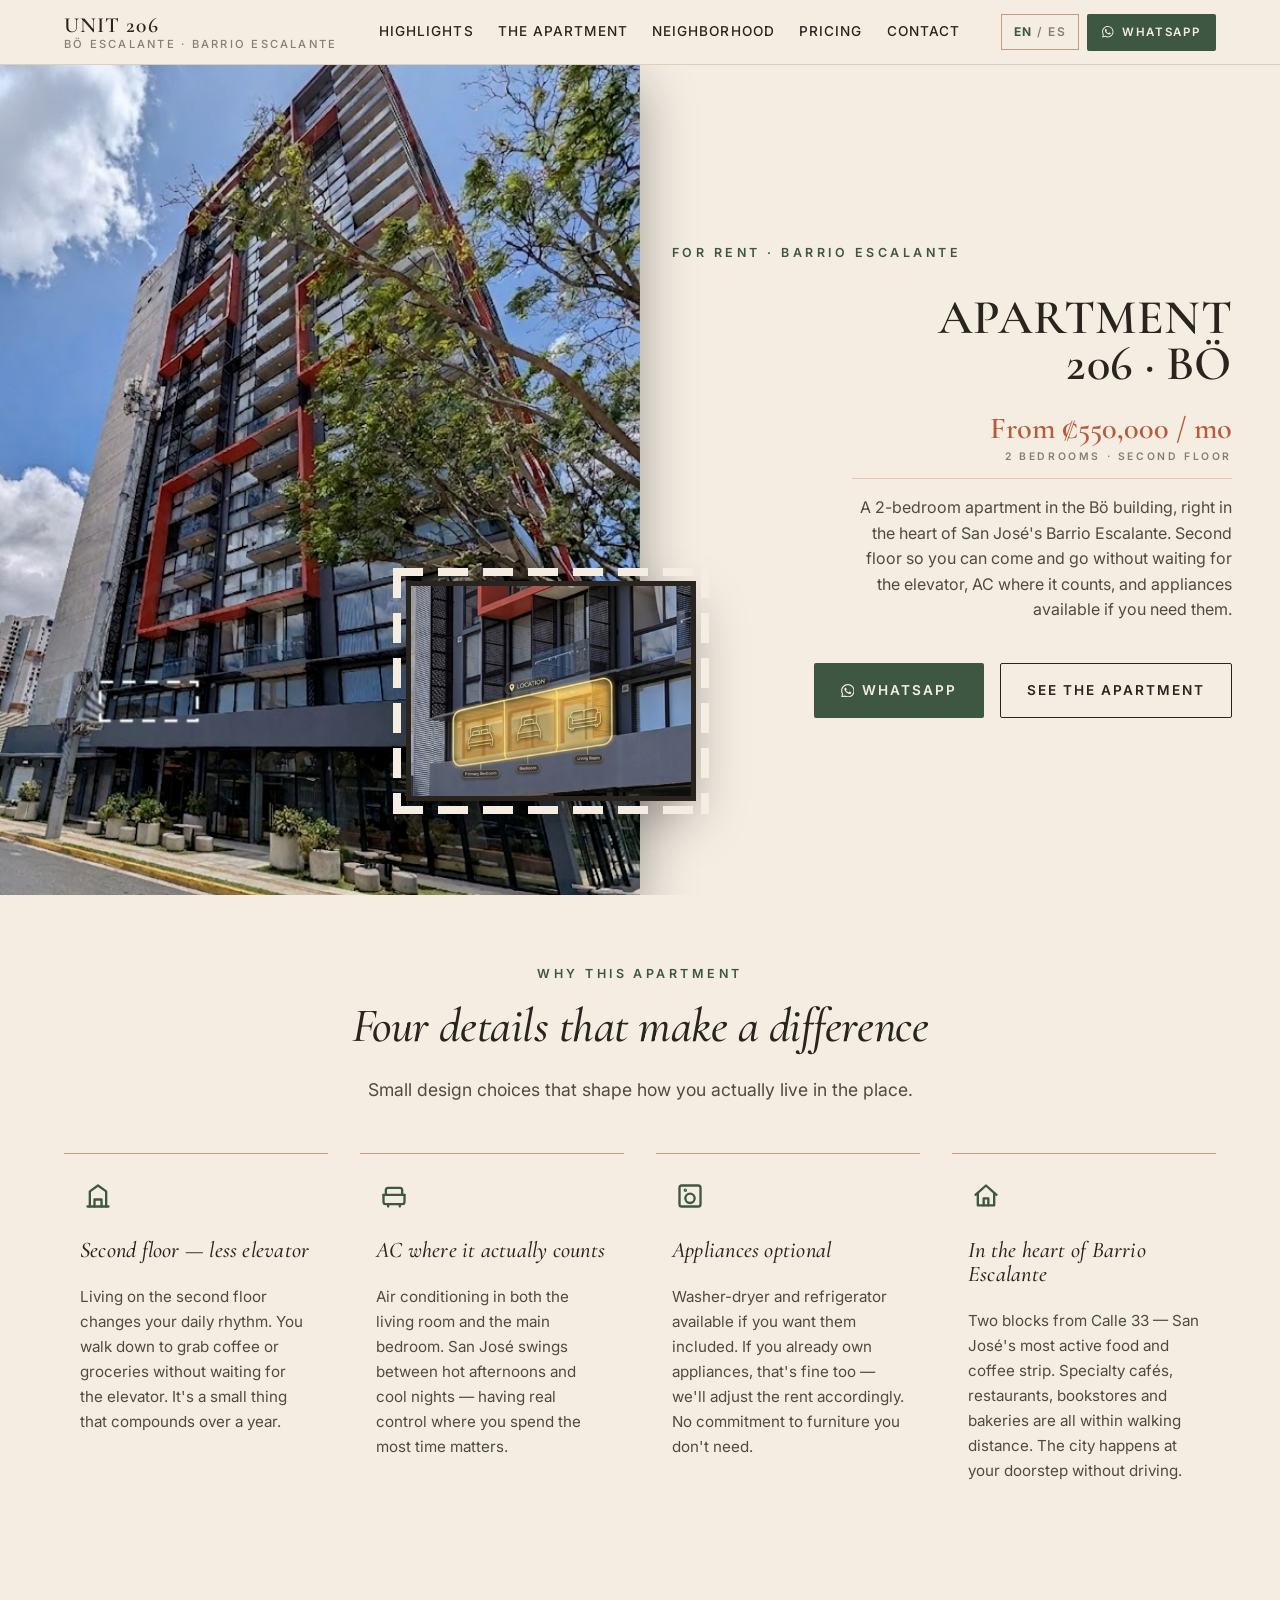
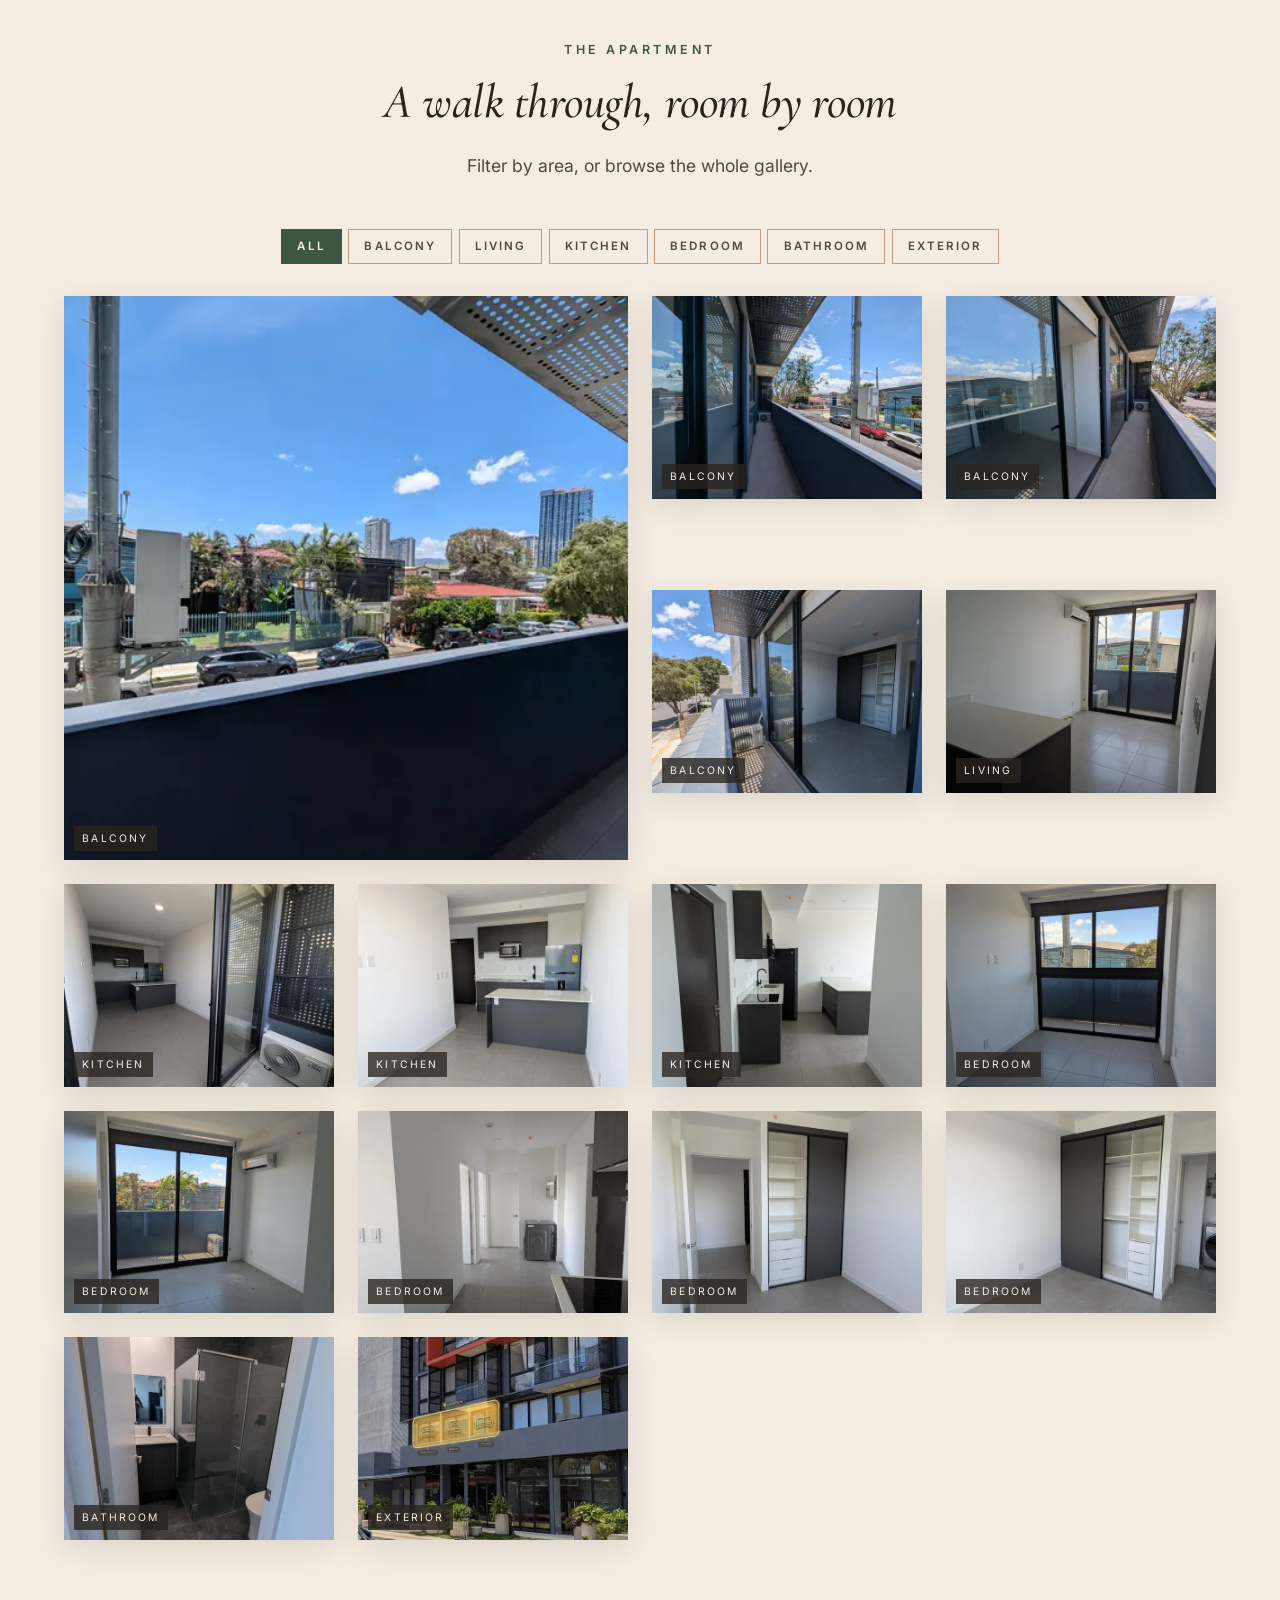
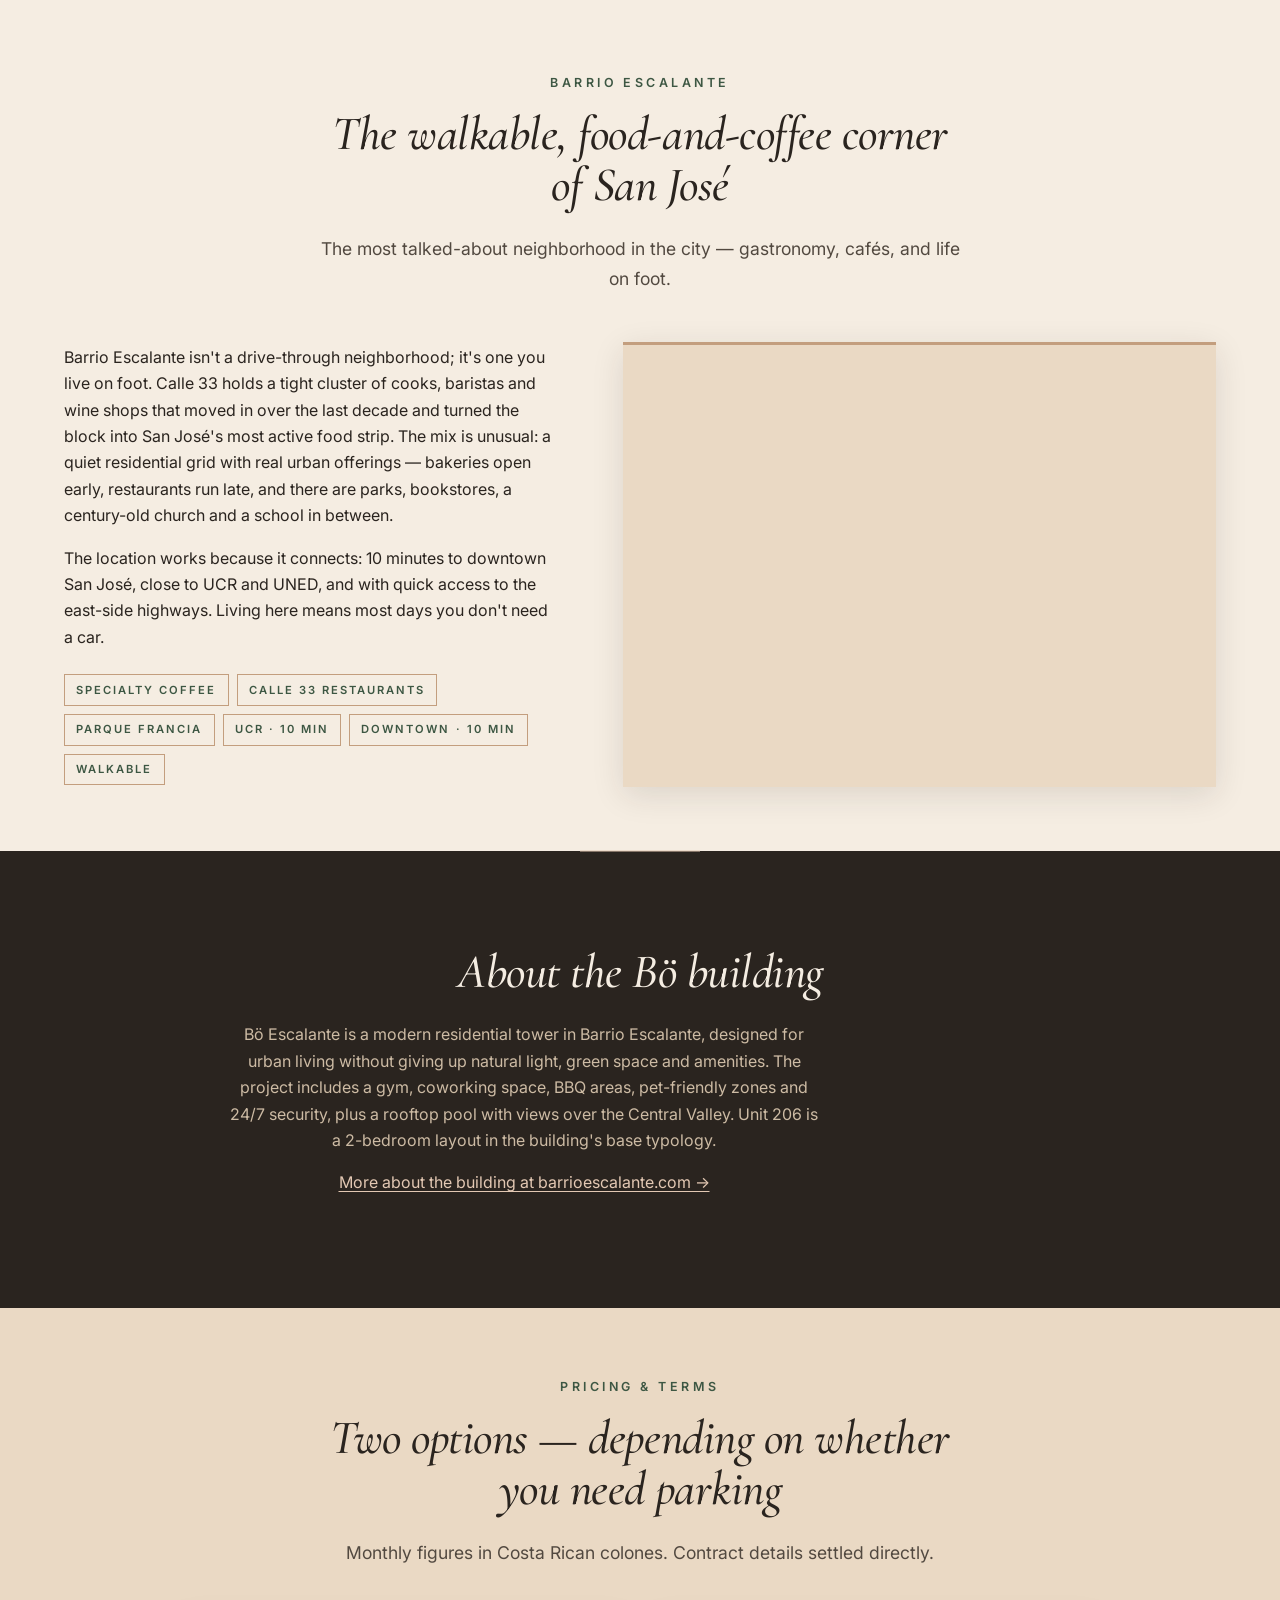
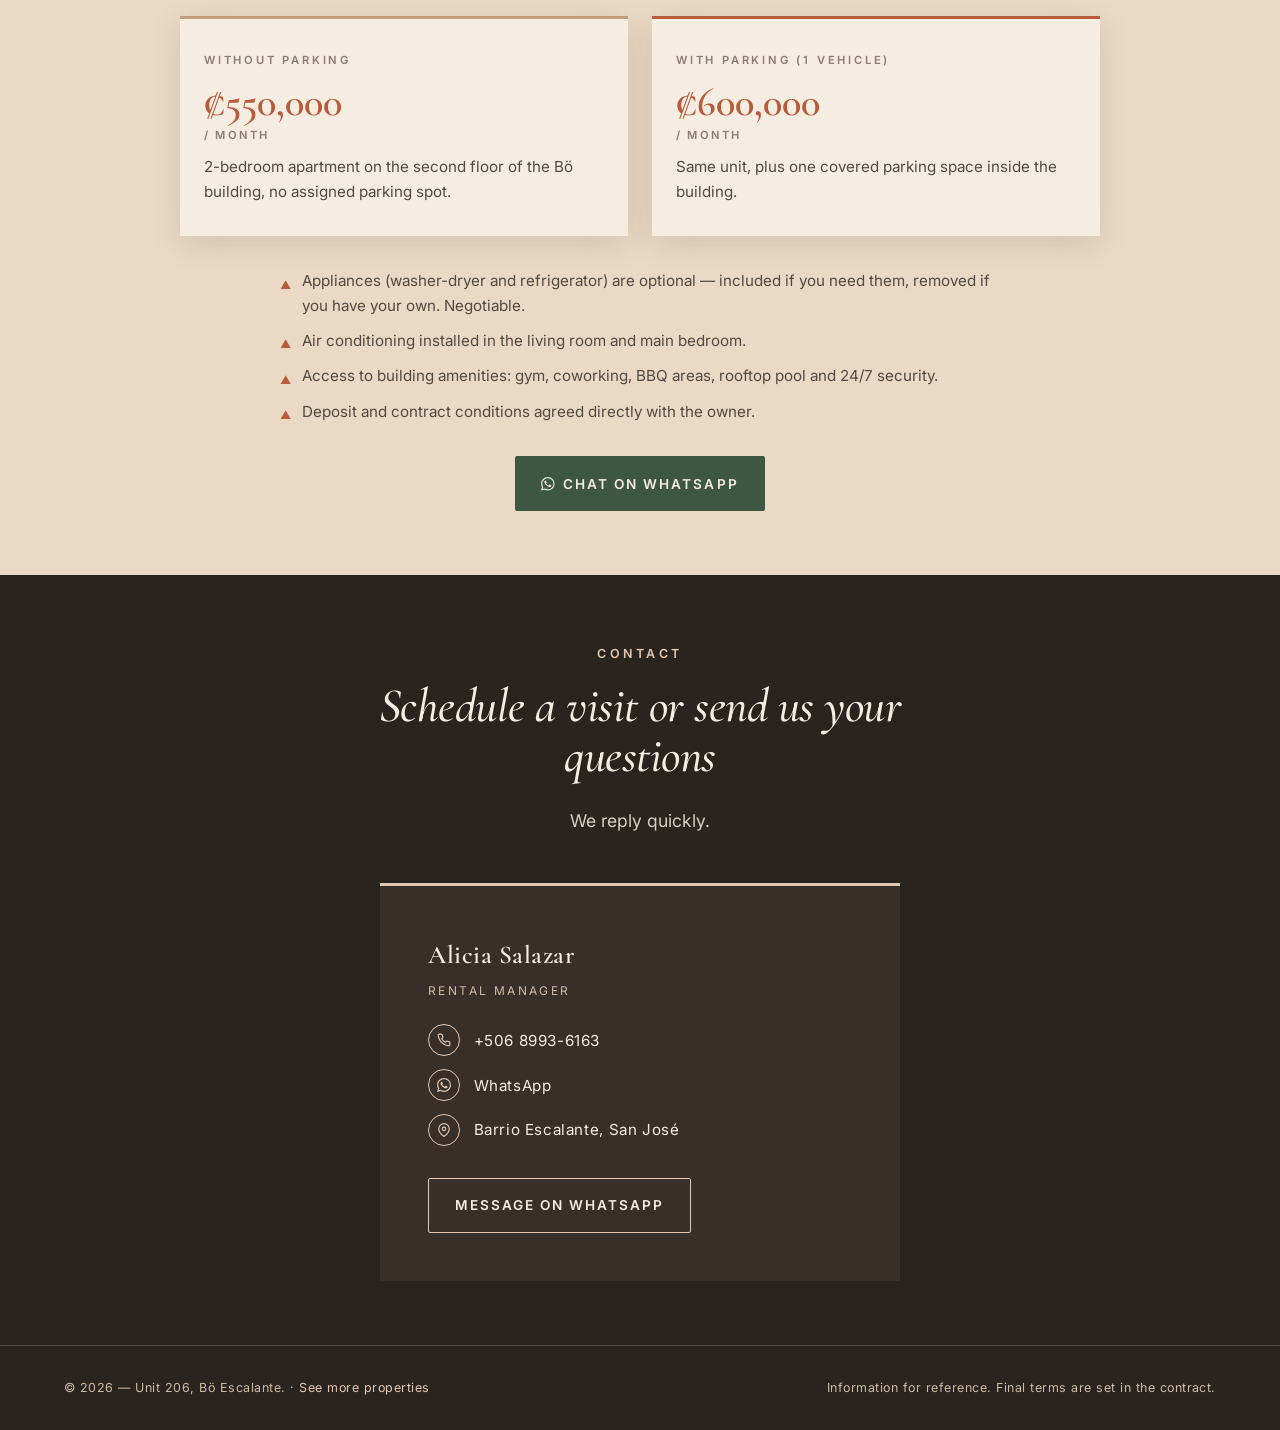
==== commit 929ef0fa: "improve inspiration section" ====
--- a/docs/index.html
+++ b/docs/index.html
@@ -88,17 +88,11 @@
         <svg class="hero__connector" viewBox="0 0 100 100" preserveAspectRatio="none" aria-hidden="true">
           <path d="M 90,5 Q 5,25 90,50 Q 5,75 90,95"/>
         </svg>
-        <div class="collage-photo collage-photo--offset-l">
-          <picture>
-            <source type="image/webp" srcset="images/gallery/balcony/balcony-wide-shaded-view-1600.webp">
-            <img src="images/gallery/balcony/balcony-wide-shaded-view-1600.jpg" alt="Balcón del apartamento 206 con vista al área verde" width="1600" height="1200" fetchpriority="high">
-          </picture>
+        <div class="collage-photo collage-photo--offset-l collage-photo--portrait">
+          <img src="images/bo.png" alt="Edificio Bö Escalante visto desde la calle" width="593" height="940" fetchpriority="high">
         </div>
         <div class="collage-photo collage-photo--offset-r">
-          <picture>
-            <source type="image/webp" srcset="images/gallery/kitchen/kitchen-open-plan-view-1600.webp">
-            <img src="images/gallery/kitchen/kitchen-open-plan-view-1600.jpg" alt="Cocina abierta integrada al área social" width="1600" height="1200" loading="lazy">
-          </picture>
+          <img src="images/apartment_location_2.png" alt="Ubicación del apartamento 206 marcada sobre la fachada del edificio Bö" width="444" height="363" loading="lazy">
         </div>
         <div class="collage-photo collage-photo--offset-l">
           <picture>
@@ -379,9 +373,9 @@
         </div>
         <div class="map-frame">
           <iframe
-            src="https://www.google.com/maps?q=Barrio+Escalante+San+Jose+Costa+Rica&output=embed"
+            src="https://www.google.com/maps?q=B%C3%B6+Escalante&ll=9.935041,-84.0646934&z=17&output=embed"
             loading="lazy" referrerpolicy="no-referrer-when-downgrade"
-            title="Mapa de Barrio Escalante, San José"></iframe>
+            title="Mapa del edificio Bö Escalante, Barrio Escalante, San José"></iframe>
         </div>
       </div>
     </div>
@@ -464,7 +458,7 @@
             </span>
             WhatsApp
           </a>
-          <a class="contact-row" href="https://www.google.com/maps/search/?api=1&query=Barrio+Escalante+San+Jose+Costa+Rica" target="_blank" rel="noopener">
+          <a class="contact-row" href="https://www.google.com/maps/place/B%C3%B6+Escalante/@9.935041,-84.0646934,18z" target="_blank" rel="noopener">
             <span class="contact-row__icon" aria-hidden="true">
               <svg viewBox="0 0 24 24" fill="none" stroke="currentColor" stroke-width="2" stroke-linecap="round" stroke-linejoin="round"><path d="M21 10c0 7-9 13-9 13s-9-6-9-13a9 9 0 0 1 18 0z"/><circle cx="12" cy="10" r="3"/></svg>
             </span>
--- a/docs/css/style.css
+++ b/docs/css/style.css
@@ -277,6 +277,12 @@
 }
 .collage-photo img { width: 100%; height: 100%; object-fit: cover; display: block; }
 
+/* Portrait variant — match the slot aspect-ratio to the image so a tall
+   image (e.g. building tower) fills the frame without being cropped. */
+.collage-photo.collage-photo--portrait {
+  aspect-ratio: 593 / 940;
+}
+
 @media (max-width: 1023px) {
   .collage-photo { aspect-ratio: 4 / 3; max-width: 520px; margin: 0 auto; }
   .collage-photo--offset-l { align-self: flex-start; }
@@ -290,6 +296,7 @@
     box-shadow: 0 20px 50px rgba(0,0,0,0.35);
   }
   .hero__media .collage-photo:nth-of-type(1) {
+    /* Top photo: large, anchored upper-left, slight tilt into cream */
     top: 10%;
     left: 6%;
     width: 78%;
@@ -297,14 +304,54 @@
     aspect-ratio: 4 / 3;
     z-index: 2;
   }
+  /* Portrait modifier: make the building photo fill the entire hero__media
+     area so it covers the dark background completely. */
+  .hero__media .collage-photo.collage-photo--portrait {
+    top: 0;
+    left: 0;
+    width: 100%;
+    max-width: none;
+    height: 100%;
+    aspect-ratio: unset;
+  }
   .hero__media .collage-photo:nth-of-type(2) {
+    /* Bottom photo: smaller, overlapping bottom-right boundary */
     bottom: 12%;
     right: -8%;
     width: 50%;
     max-width: 280px;
     aspect-ratio: 4 / 3;
     z-index: 3;
-  }
+    /* Frame: dark outline outside (against the hero dark bg), cream inset over the image */
+    outline: 5px solid #2a241f;
+    outline-offset: 0px;
+    box-shadow: inset 0 0 0 8px #f5ede2, 0 20px 50px rgba(0,0,0,0.35);
+    /* Let the dashed callout pseudo-frame extend past the card edge.
+       (The img still fills the card via object-fit: cover, so nothing
+       else can overflow.) */
+    overflow: visible;
+  }
+  /* Outer dashed callout border — chunky, hand-crafted dashes built from
+     four linear-gradient stripes (one per side). Native border-style:
+     dashed is too tight; gradients give us precise control over dash
+     length, gap, and thickness so the frame reads as a clear annotation
+     pointing to the apartment's position on the main image.
+
+     Pattern: 30 px dash + 15 px gap, 8 px thick, cream color. */
+  .hero__media .collage-photo:nth-of-type(2)::after {
+    content: "";
+    position: absolute;
+    inset: -18px;
+    border: 0;
+    background:
+      linear-gradient(to right,  #f5ede2 0 30px, transparent 30px 45px) top    left  / 45px 8px  repeat-x,
+      linear-gradient(to right,  #f5ede2 0 30px, transparent 30px 45px) bottom left  / 45px 8px  repeat-x,
+      linear-gradient(to bottom, #f5ede2 0 30px, transparent 30px 45px) top    left  / 8px  45px repeat-y,
+      linear-gradient(to bottom, #f5ede2 0 30px, transparent 30px 45px) top    right / 8px  45px repeat-y;
+    pointer-events: none;
+    z-index: 4;
+  }
+  /* Hide third photo on desktop — two cards is plenty */
   .hero__media .collage-photo:nth-of-type(3) { display: none; }
 }
 
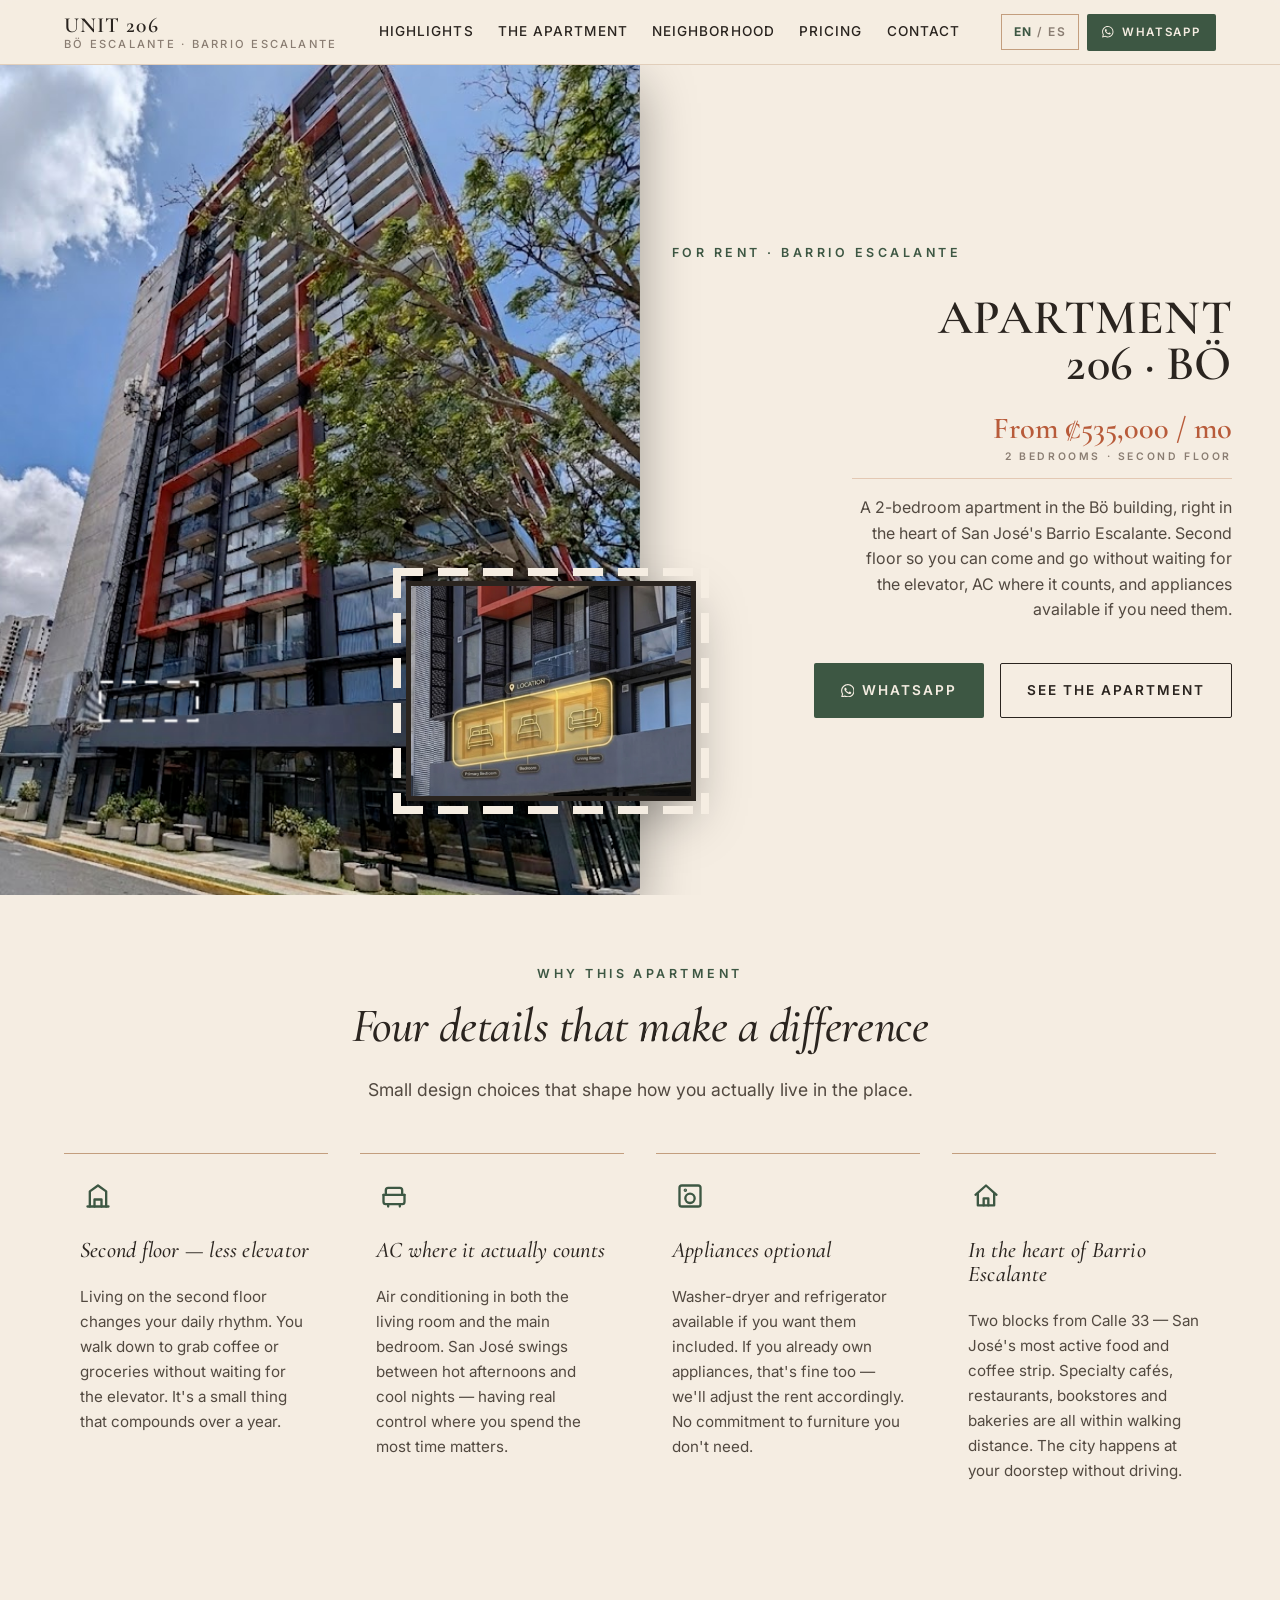
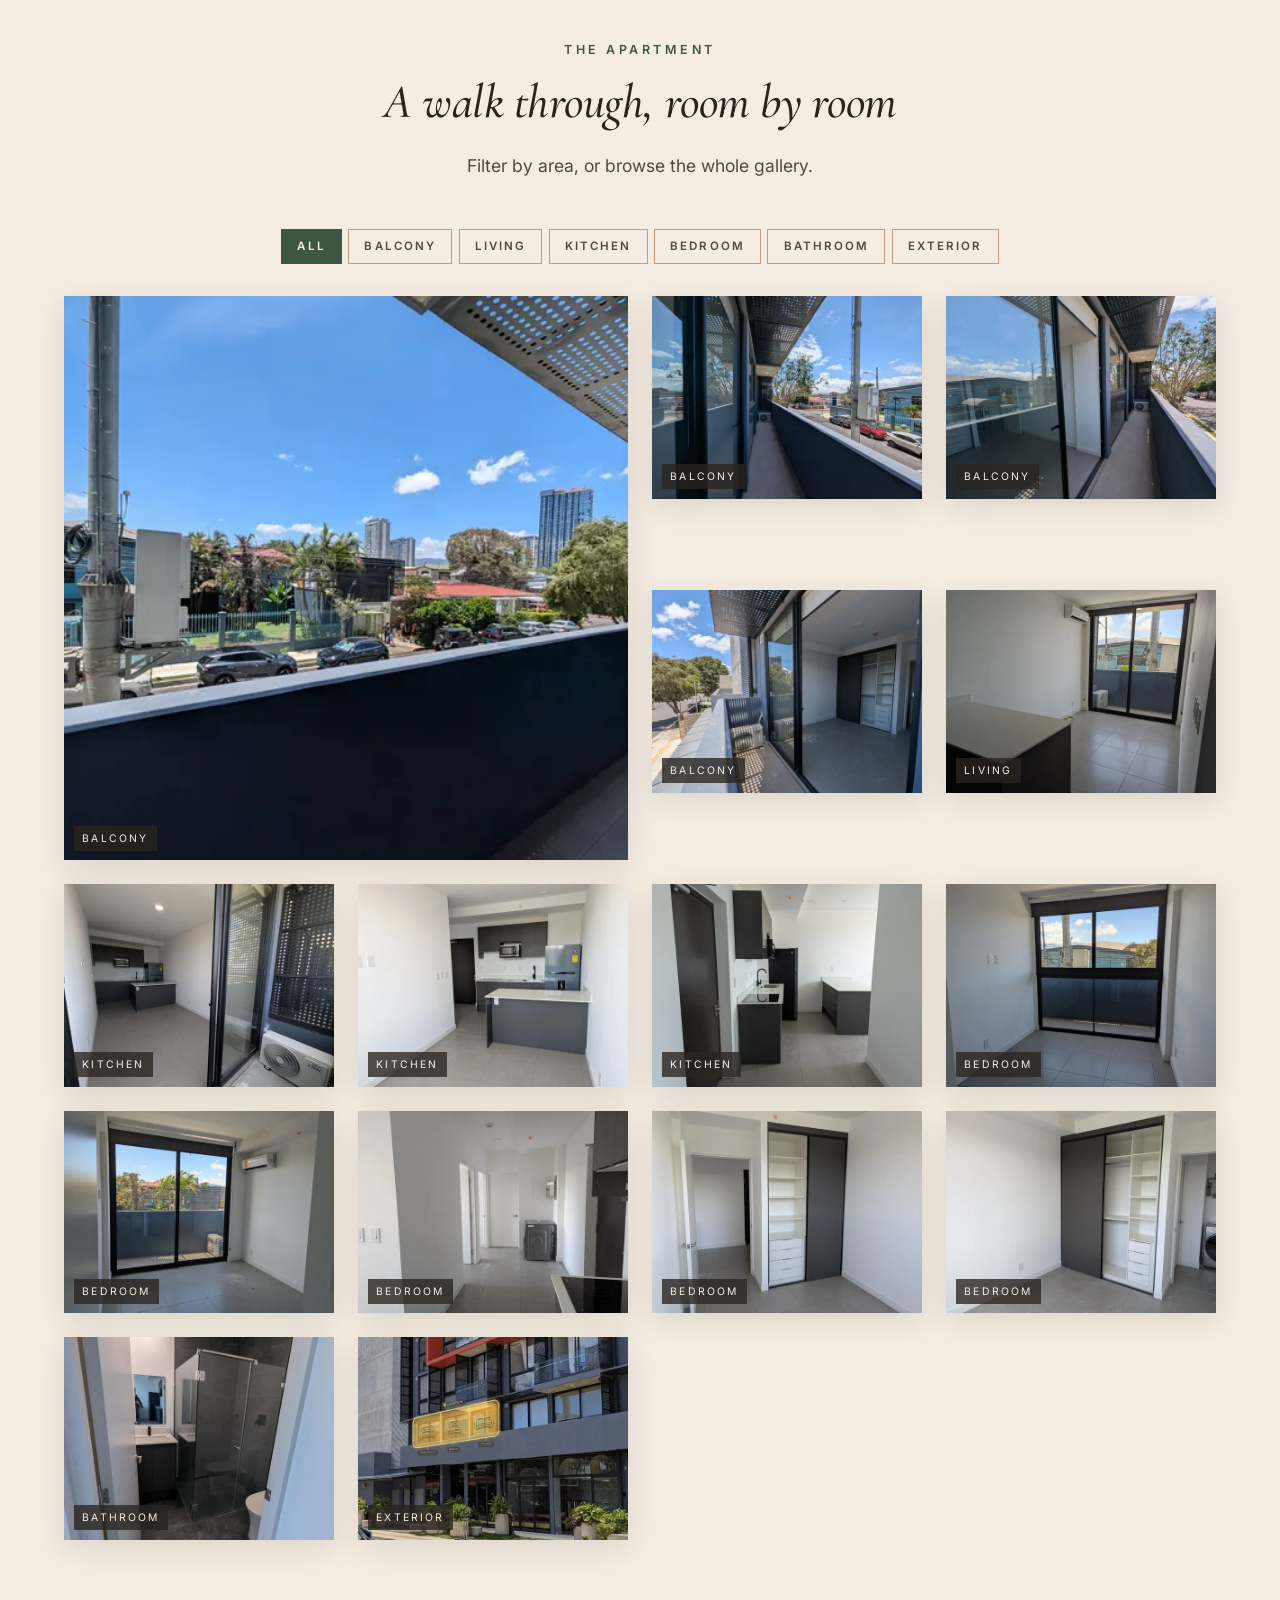
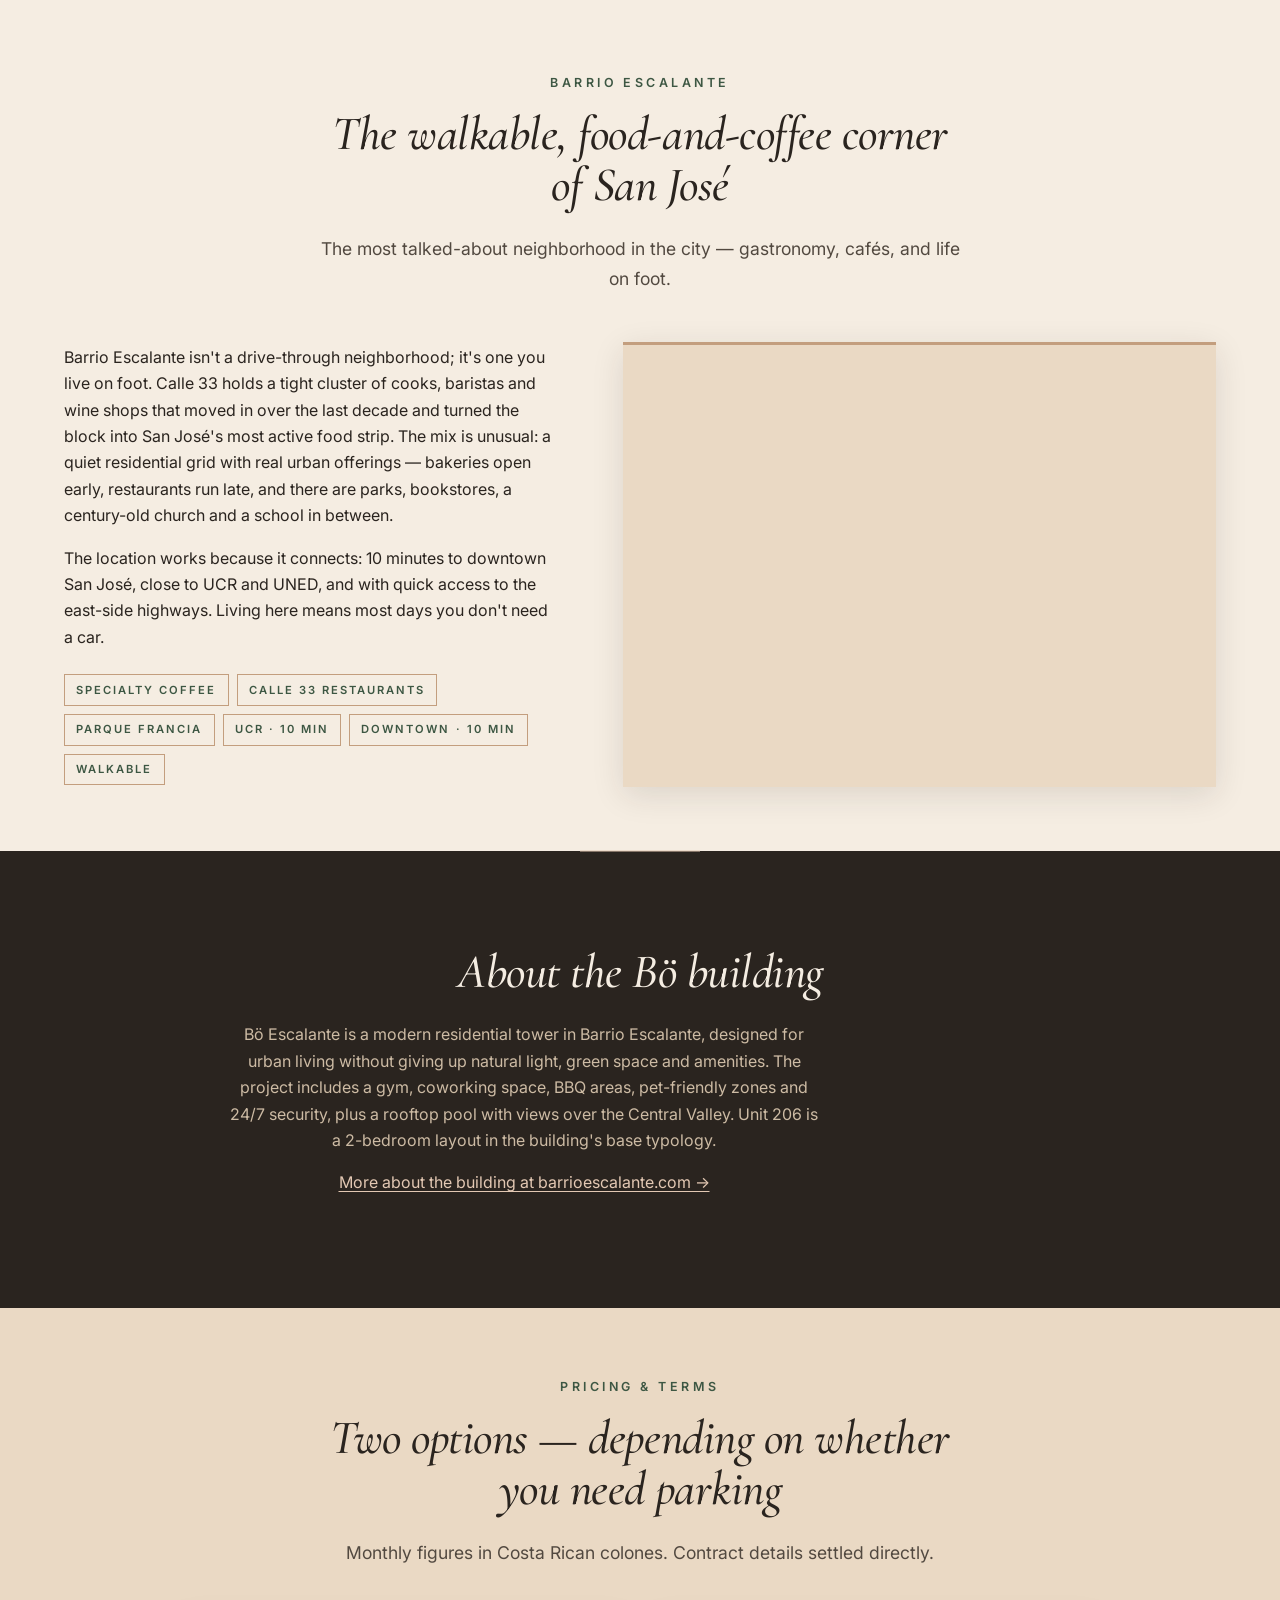
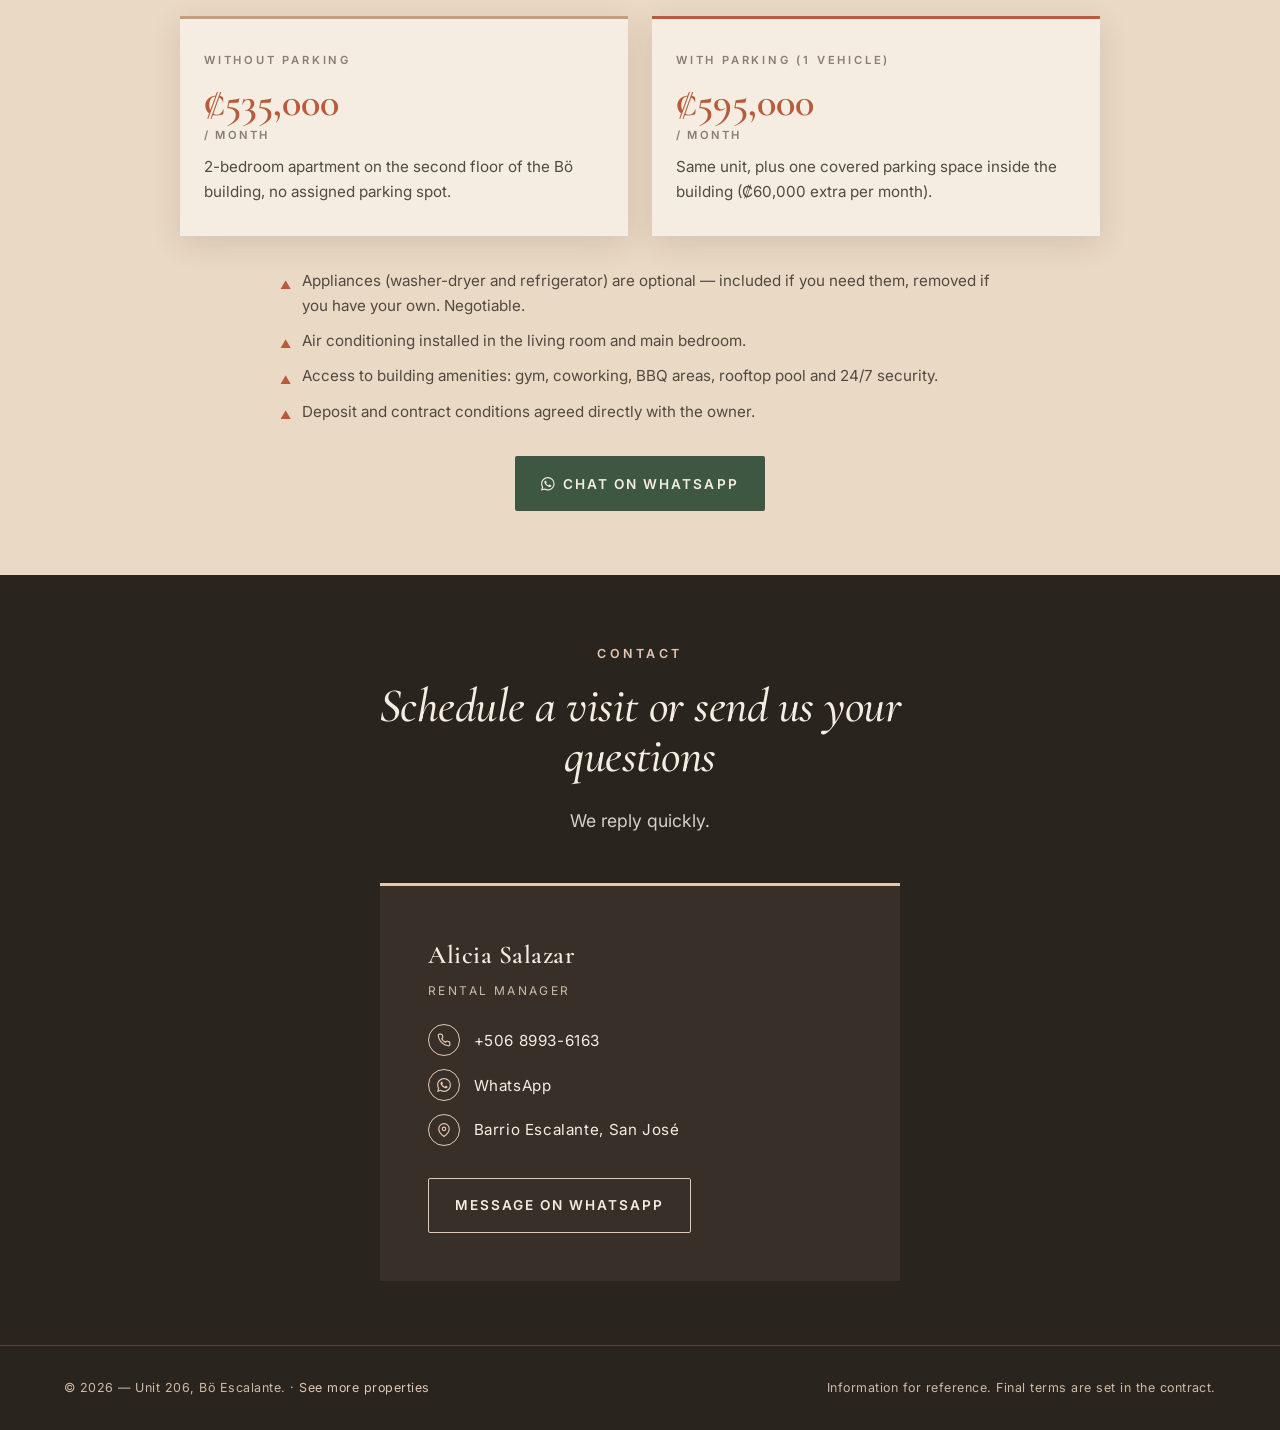
==== commit d099ec6a: "improve inspiration section" ====
--- a/docs/index.html
+++ b/docs/index.html
@@ -4,7 +4,7 @@
   <meta charset="utf-8">
   <meta name="viewport" content="width=device-width, initial-scale=1">
   <title>Apartamento 2 habitaciones en alquiler — Barrio Escalante, Edificio Bö (Apto 206)</title>
-  <meta name="description" content="Apartamento 206 de 2 habitaciones en alquiler en el edificio Bö Escalante, Barrio Escalante (San José, Costa Rica). Segundo piso, aire acondicionado y electrodomésticos opcionales. Desde ₡550.000 sin parqueo / ₡600.000 con parqueo.">
+  <meta name="description" content="Apartamento 206 de 2 habitaciones en alquiler en el edificio Bö Escalante, Barrio Escalante (San José, Costa Rica). Segundo piso, aire acondicionado y electrodomésticos opcionales. Desde ₡535.000 sin parqueo / ₡595.000 con parqueo.">
   <meta name="theme-color" content="#3d5743">
 
   <link rel="canonical" href="./">
@@ -17,7 +17,7 @@
   <meta property="og:locale" content="es_CR">
   <meta property="og:locale:alternate" content="en_US">
   <meta property="og:title" content="Apto 206 — Bö Escalante · 2 habitaciones en alquiler">
-  <meta property="og:description" content="Apartamento de 2 habitaciones en el edificio Bö, Barrio Escalante. Segundo piso, AC, electrodomésticos opcionales. Desde ₡550.000.">
+  <meta property="og:description" content="Apartamento de 2 habitaciones en el edificio Bö, Barrio Escalante. Segundo piso, AC, electrodomésticos opcionales. Desde ₡535.000.">
   <meta property="og:image" content="images/og-image.jpg">
   <meta property="og:image:width" content="1200">
   <meta property="og:image:height" content="630">
@@ -107,7 +107,7 @@
           <span class="first-line">Apartamento</span>
           <span>206 · Bö</span>
         </h1>
-        <span class="hero__price">Desde ₡550.000 / mes<small>2 habitaciones · Segundo piso</small></span>
+        <span class="hero__price">Desde ₡535.000 / mes<small>2 habitaciones · Segundo piso</small></span>
         <p class="hero__lede">Apartamento de 2 habitaciones en el edificio Bö, sobre la calle principal de Barrio Escalante. Segundo piso para entrar y salir sin depender del ascensor, aire acondicionado y electrodomésticos opcionales.</p>
         <div class="hero__cta">
           <a class="btn btn--whatsapp"
@@ -402,14 +402,14 @@
       <div class="pricing-grid">
         <article class="price-card">
           <p class="price-card__label">Sin parqueo</p>
-          <p class="price-card__amount">₡550.000<small>/ mes</small></p>
+          <p class="price-card__amount">₡535.000<small>/ mes</small></p>
           <p class="price-card__desc">Apartamento de 2 habitaciones en el piso 2 del edificio Bö, sin espacio asignado de parqueo.</p>
         </article>
 
         <article class="price-card price-card--featured">
           <p class="price-card__label">Con parqueo (1 vehículo)</p>
-          <p class="price-card__amount">₡600.000<small>/ mes</small></p>
-          <p class="price-card__desc">Misma unidad, con un espacio de parqueo techado para un vehículo dentro del edificio.</p>
+          <p class="price-card__amount">₡595.000<small>/ mes</small></p>
+          <p class="price-card__desc">Misma unidad, con un espacio de parqueo techado para un vehículo dentro del edificio (₡60.000 adicionales al mes).</p>
         </article>
       </div>
 
